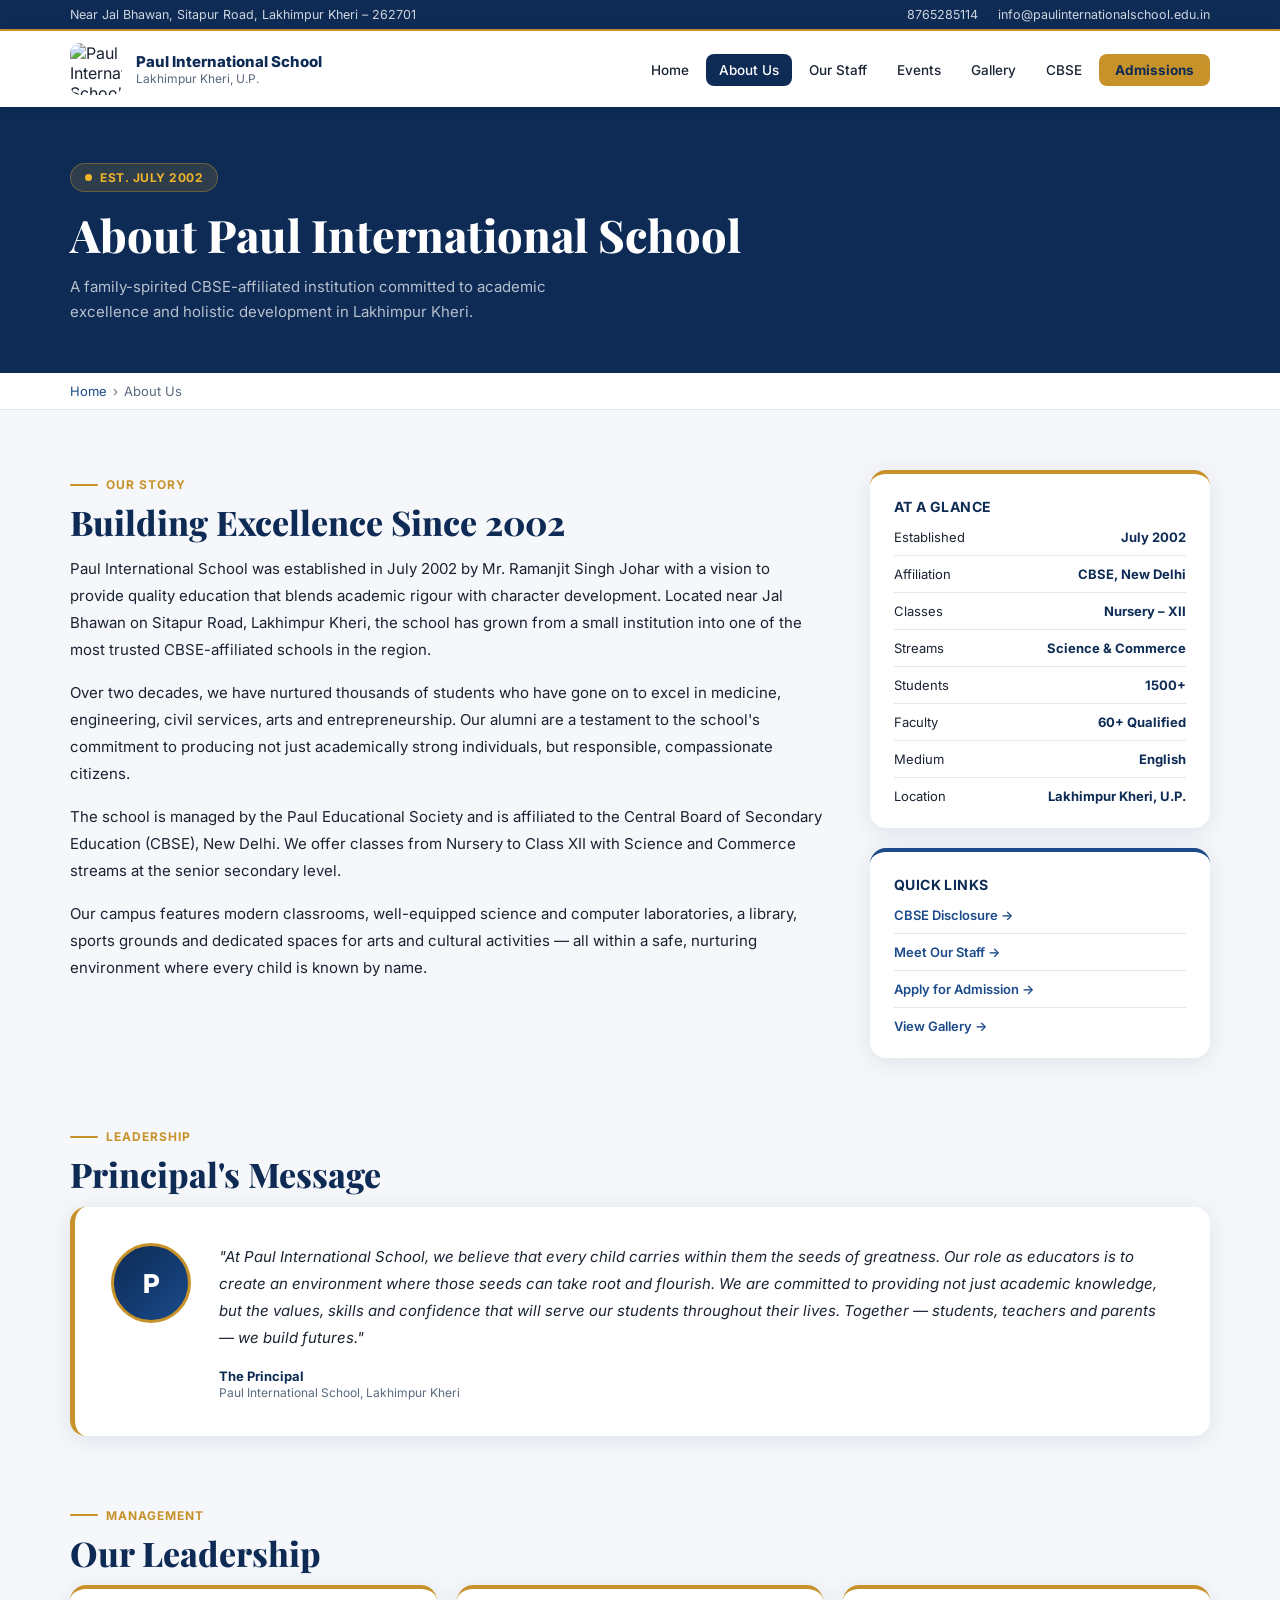
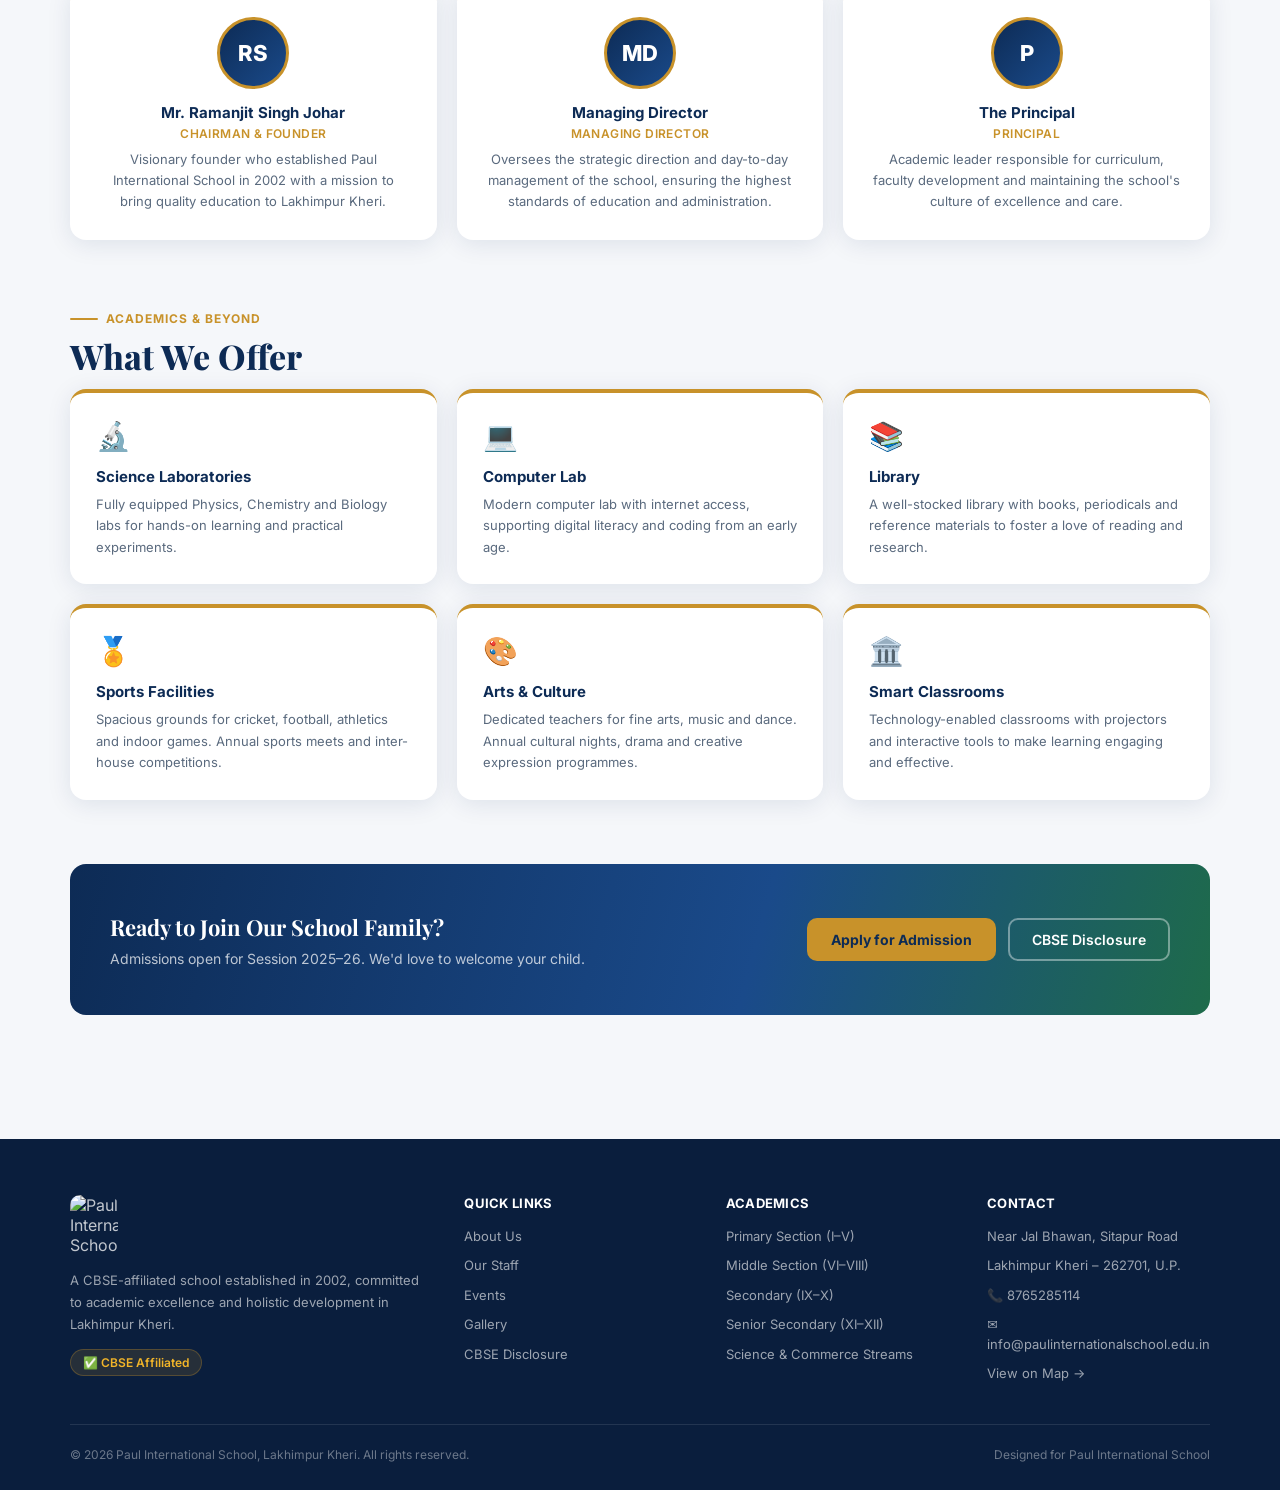
==== about.html @ a2f854bc "static html Changed from nodejs to lightweight static html/css" ====
<!doctype html>
<html lang="en">
<head>
  <meta charset="utf-8" />
  <meta name="viewport" content="width=device-width,initial-scale=1" />
  <meta name="description" content="About Paul International School — Lakhimpur Kheri" />
  <title>About Us • Paul International School</title>
  <link rel="preconnect" href="https://fonts.googleapis.com">
  <link href="https://fonts.googleapis.com/css2?family=Inter:wght@400;500;600;700;800&family=Playfair+Display:wght@700;800&display=swap" rel="stylesheet">
  <link rel="preconnect" href="https://fonts.googleapis.com">
  <link href="https://fonts.googleapis.com/css2?family=Inter:wght@400;500;600;700;800&family=Playfair+Display:wght@700;800&display=swap" rel="stylesheet">
  <link rel="stylesheet" href="style.css">
</head>
<body>

  <div class="topBar"><div class="container"><div class="topBarInner">
    <div class="topBarLeft"><span>Near Jal Bhawan, Sitapur Road, Lakhimpur Kheri – 262701</span></div>
    <div class="topBarRight"><a href="tel:8765285114">8765285114</a><a href="mailto:info@paulinternationalschool.edu.in">info@paulinternationalschool.edu.in</a></div>
  </div></div></div>

  <header><div class="container"><div class="nav">
    <a class="brand" href="index.html"><img src="images/logo.png" alt="Paul International School" /><div class="title"><strong>Paul International School</strong><span>Lakhimpur Kheri, U.P.</span></div></a>
    <nav aria-label="Primary"><ul>
      <li><a href="index.html">Home</a></li>
      <li><a href="about.html" class="active">About Us</a></li>
      <li><a href="our-staff.html">Our Staff</a></li>
      <li><a href="events.html">Events</a></li>
      <li><a href="gallery.html">Gallery</a></li>
      <li><a href="cbse-disclosure.html">CBSE</a></li>
      <li><a href="contact.html" class="navAdmission">Admissions</a></li>
    </ul></nav>
  </div></div></header>

  <div class="pageHero"><div class="pageHeroBg"></div><div class="container"><div class="pageHeroContent">
    <div class="kicker"><span></span> Est. July 2002</div>
    <h1>About Paul International School</h1>
    <p>A family-spirited CBSE-affiliated institution committed to academic excellence and holistic development in Lakhimpur Kheri.</p>
  </div></div></div>

  <div class="breadcrumb"><div class="container"><ol><li><a href="index.html">Home</a></li><li>About Us</li></ol></div></div>

  <main><div class="container">

    <!-- ABOUT + SIDEBAR -->
    <section>
      <div class="aboutGrid">
        <div class="aboutBody">
          <div class="sectionLabel">Our Story</div>
          <h2 class="sectionTitle">Building Excellence Since 2002</h2>
          <p>Paul International School was established in July 2002 by Mr. Ramanjit Singh Johar with a vision to provide quality education that blends academic rigour with character development. Located near Jal Bhawan on Sitapur Road, Lakhimpur Kheri, the school has grown from a small institution into one of the most trusted CBSE-affiliated schools in the region.</p>
          <p>Over two decades, we have nurtured thousands of students who have gone on to excel in medicine, engineering, civil services, arts and entrepreneurship. Our alumni are a testament to the school's commitment to producing not just academically strong individuals, but responsible, compassionate citizens.</p>
          <p>The school is managed by the Paul Educational Society and is affiliated to the Central Board of Secondary Education (CBSE), New Delhi. We offer classes from Nursery to Class XII with Science and Commerce streams at the senior secondary level.</p>
          <p>Our campus features modern classrooms, well-equipped science and computer laboratories, a library, sports grounds and dedicated spaces for arts and cultural activities — all within a safe, nurturing environment where every child is known by name.</p>
        </div>
        <div class="sidebar">
          <div class="sideCard">
            <h4>At a Glance</h4>
            <ul class="glanceList">
              <li><span>Established</span><span class="val">July 2002</span></li>
              <li><span>Affiliation</span><span class="val">CBSE, New Delhi</span></li>
              <li><span>Classes</span><span class="val">Nursery – XII</span></li>
              <li><span>Streams</span><span class="val">Science & Commerce</span></li>
              <li><span>Students</span><span class="val">1500+</span></li>
              <li><span>Faculty</span><span class="val">60+ Qualified</span></li>
              <li><span>Medium</span><span class="val">English</span></li>
              <li><span>Location</span><span class="val">Lakhimpur Kheri, U.P.</span></li>
            </ul>
          </div>
          <div class="sideCard" style="border-top-color:var(--blue);">
            <h4>Quick Links</h4>
            <ul class="glanceList">
              <li><a href="cbse-disclosure.html" style="color:var(--blue);font-weight:600;">CBSE Disclosure →</a></li>
              <li><a href="our-staff.html" style="color:var(--blue);font-weight:600;">Meet Our Staff →</a></li>
              <li><a href="contact.html" style="color:var(--blue);font-weight:600;">Apply for Admission →</a></li>
              <li><a href="gallery.html" style="color:var(--blue);font-weight:600;">View Gallery →</a></li>
            </ul>
          </div>
        </div>
      </div>
    </section>

    <!-- PRINCIPAL'S MESSAGE -->
    <section>
      <div class="sectionLabel">Leadership</div>
      <h2 class="sectionTitle">Principal's Message</h2>
      <div class="principalCard">
        <div class="principalAvatar">P</div>
        <div>
          <blockquote>"At Paul International School, we believe that every child carries within them the seeds of greatness. Our role as educators is to create an environment where those seeds can take root and flourish. We are committed to providing not just academic knowledge, but the values, skills and confidence that will serve our students throughout their lives. Together — students, teachers and parents — we build futures."</blockquote>
          <cite>The Principal</cite>
          <div class="desig">Paul International School, Lakhimpur Kheri</div>
        </div>
      </div>
    </section>

    <!-- LEADERSHIP -->
    <section>
      <div class="sectionLabel">Management</div>
      <h2 class="sectionTitle">Our Leadership</h2>
      <div class="leaderGrid">
        <div class="leaderCard">
          <div class="leaderAvatar">RS</div>
          <h4>Mr. Ramanjit Singh Johar</h4>
          <div class="role">Chairman & Founder</div>
          <p>Visionary founder who established Paul International School in 2002 with a mission to bring quality education to Lakhimpur Kheri.</p>
        </div>
        <div class="leaderCard">
          <div class="leaderAvatar">MD</div>
          <h4>Managing Director</h4>
          <div class="role">Managing Director</div>
          <p>Oversees the strategic direction and day-to-day management of the school, ensuring the highest standards of education and administration.</p>
        </div>
        <div class="leaderCard">
          <div class="leaderAvatar">P</div>
          <h4>The Principal</h4>
          <div class="role">Principal</div>
          <p>Academic leader responsible for curriculum, faculty development and maintaining the school's culture of excellence and care.</p>
        </div>
      </div>
    </section>

    <!-- WHAT WE OFFER -->
    <section>
      <div class="sectionLabel">Academics & Beyond</div>
      <h2 class="sectionTitle">What We Offer</h2>
      <div class="featuresGrid">
        <div class="featureCard"><div class="icon">🔬</div><h3>Science Laboratories</h3><p>Fully equipped Physics, Chemistry and Biology labs for hands-on learning and practical experiments.</p></div>
        <div class="featureCard"><div class="icon">💻</div><h3>Computer Lab</h3><p>Modern computer lab with internet access, supporting digital literacy and coding from an early age.</p></div>
        <div class="featureCard"><div class="icon">📚</div><h3>Library</h3><p>A well-stocked library with books, periodicals and reference materials to foster a love of reading and research.</p></div>
        <div class="featureCard"><div class="icon">🏅</div><h3>Sports Facilities</h3><p>Spacious grounds for cricket, football, athletics and indoor games. Annual sports meets and inter-house competitions.</p></div>
        <div class="featureCard"><div class="icon">🎨</div><h3>Arts & Culture</h3><p>Dedicated teachers for fine arts, music and dance. Annual cultural nights, drama and creative expression programmes.</p></div>
        <div class="featureCard"><div class="icon">🏛️</div><h3>Smart Classrooms</h3><p>Technology-enabled classrooms with projectors and interactive tools to make learning engaging and effective.</p></div>
      </div>
    </section>

    <!-- CTA -->
    <section>
      <div class="ctaBanner">
        <div><h3>Ready to Join Our School Family?</h3><p>Admissions open for Session 2025–26. We'd love to welcome your child.</p></div>
        <div class="ctaBtns">
          <a class="btnPrimary" href="contact.html">Apply for Admission</a>
          <a class="btnOutline" href="cbse-disclosure.html">CBSE Disclosure</a>
        </div>
      </div>
    </section>

  </div></main>

  <footer><div class="container">
    <div class="footerGrid">
      <div class="footerBrand"><img src="images/logo.png" alt="Paul International School" /><p>A CBSE-affiliated school established in 2002, committed to academic excellence and holistic development in Lakhimpur Kheri.</p><div class="affBadge" style="margin-top:14px;">✅ CBSE Affiliated</div></div>
      <div><h5>Quick Links</h5><ul><li><a href="about.html">About Us</a></li><li><a href="our-staff.html">Our Staff</a></li><li><a href="events.html">Events</a></li><li><a href="gallery.html">Gallery</a></li><li><a href="cbse-disclosure.html">CBSE Disclosure</a></li></ul></div>
      <div><h5>Academics</h5><ul><li>Primary Section (I–V)</li><li>Middle Section (VI–VIII)</li><li>Secondary (IX–X)</li><li>Senior Secondary (XI–XII)</li><li>Science & Commerce Streams</li></ul></div>
      <div><h5>Contact</h5><ul><li>Near Jal Bhawan, Sitapur Road</li><li>Lakhimpur Kheri – 262701, U.P.</li><li><a href="tel:8765285114">📞 8765285114</a></li><li><a href="mailto:info@paulinternationalschool.edu.in">✉ info@paulinternationalschool.edu.in</a></li><li><a href="contact.html">View on Map →</a></li></ul></div>
    </div>
    <hr class="footerDivider" />
    <div class="footerBottom"><p>© 2026 Paul International School, Lakhimpur Kheri. All rights reserved.</p><p>Designed for Paul International School</p></div>
  </div></footer>

</body>
</html>
---- style.css ----
/* ============================================================
   PAUL INTERNATIONAL SCHOOL — style.css
   Shared stylesheet for all pages
   ============================================================ */

/* ── VARIABLES ── */
:root {
  --navy:      #0d2b55;
  --blue:      #1a4a8a;
  --gold:      #c8922a;
  --gold2:     #f0b429;
  --green:     #0f6b3c;
  --bg:        #f5f7fa;
  --white:     #ffffff;
  --text:      #1a2332;
  --muted:     #5a6a7e;
  --line:      #e2e8f0;
  --radius:    16px;
  --shadow:    0 4px 24px rgba(13,43,85,.10);
  --shadow-lg: 0 12px 48px rgba(13,43,85,.16);
  --max:       1140px;
}

/* ── RESET ── */
*, *::before, *::after { box-sizing: border-box; margin: 0; padding: 0; }
body { font-family: 'Inter', system-ui, sans-serif; color: var(--text); background: var(--bg); }
a { color: inherit; text-decoration: none; }
img { max-width: 100%; height: auto; display: block; }

/* ── LAYOUT ── */
.container { width: min(var(--max), calc(100% - 40px)); margin: 0 auto; }
main { padding: 60px 0; }
section { margin-bottom: 64px; }

/* ── TOP BAR ── */
.topBar {
  background: var(--navy);
  color: rgba(255,255,255,.80);
  font-size: 12.5px;
  padding: 7px 0;
  border-bottom: 2px solid var(--gold);
}
.topBarInner { display: flex; justify-content: space-between; align-items: center; gap: 12px; flex-wrap: wrap; }
.topBar a { color: rgba(255,255,255,.80); }
.topBar a:hover { color: var(--gold2); }
.topBarLeft, .topBarRight { display: flex; gap: 20px; align-items: center; }

/* ── HEADER ── */
header {
  background: var(--white);
  box-shadow: 0 2px 12px rgba(13,43,85,.08);
  position: sticky; top: 0; z-index: 50;
}
.nav { display: flex; align-items: center; justify-content: space-between; gap: 16px; padding: 12px 0; }
.brand { display: flex; align-items: center; gap: 14px; }
.brand img { width: 52px; height: 52px; border-radius: 10px; object-fit: contain; }
.brand .title strong { display: block; font-size: 15px; font-weight: 800; color: var(--navy); line-height: 1.2; }
.brand .title span   { display: block; font-size: 12px; color: var(--muted); }
nav ul { list-style: none; display: flex; gap: 4px; align-items: center; flex-wrap: wrap; justify-content: flex-end; }
nav a { font-size: 13.5px; font-weight: 500; color: var(--text); padding: 8px 13px; border-radius: 8px; transition: all .18s; }
nav a:hover  { background: #eef2f8; color: var(--blue); }
nav a.active { background: var(--navy); color: #fff; }
.navAdmission { background: var(--gold); color: var(--navy) !important; font-weight: 700 !important; border-radius: 8px; padding: 8px 16px !important; }
.navAdmission:hover { background: var(--gold2) !important; }

/* ── PAGE HERO (inner pages) ── */
.pageHero { background: var(--navy); padding: 56px 0 48px; position: relative; overflow: hidden; }
.pageHeroBg {
  position: absolute; inset: 0;
  background-image: url('images/school_building.jpg');
  background-size: cover; background-position: center;
  opacity: .12;
}
.pageHeroContent { position: relative; z-index: 2; }
.kicker {
  display: inline-flex; align-items: center; gap: 8px;
  background: rgba(200,146,42,.18); border: 1px solid rgba(200,146,42,.40);
  color: var(--gold2); font-size: 12px; font-weight: 700;
  padding: 6px 14px; border-radius: 999px; letter-spacing: .5px;
  text-transform: uppercase; margin-bottom: 16px;
}
.kicker span { width: 7px; height: 7px; border-radius: 50%; background: var(--gold2); }
.pageHero h1 { font-family: 'Playfair Display', serif; font-size: clamp(28px,3.5vw,46px); font-weight: 800; color: #fff; line-height: 1.2; margin-bottom: 12px; }
.pageHero p  { font-size: 15px; color: rgba(255,255,255,.70); line-height: 1.7; max-width: 58ch; }

/* ── BREADCRUMB ── */
.breadcrumb { background: var(--white); border-bottom: 1px solid var(--line); padding: 10px 0; }
.breadcrumb ol { list-style: none; display: flex; gap: 6px; align-items: center; font-size: 13px; color: var(--muted); }
.breadcrumb li+li::before { content: '›'; margin-right: 6px; }
.breadcrumb a { color: var(--blue); }

/* ── SECTION LABELS & TITLES ── */
.sectionLabel {
  display: inline-flex; align-items: center; gap: 8px;
  font-size: 12px; font-weight: 700; letter-spacing: 1px;
  text-transform: uppercase; color: var(--gold); margin-bottom: 10px;
}
.sectionLabel::before { content: ''; width: 28px; height: 2px; background: var(--gold); border-radius: 2px; }
.sectionTitle { font-family: 'Playfair Display', serif; font-size: clamp(24px,2.8vw,34px); font-weight: 800; color: var(--navy); line-height: 1.2; margin-bottom: 12px; }
.sectionSub   { font-size: 15px; color: var(--muted); line-height: 1.7; max-width: 60ch; }

/* ── STATS BAR ── */
.statsBar {
  background: var(--white); border-radius: var(--radius);
  box-shadow: var(--shadow-lg);
  display: grid; grid-template-columns: repeat(4,1fr);
}
.statItem { padding: 24px 20px; text-align: center; border-right: 1px solid var(--line); }
.statItem:last-child { border-right: none; }
.statItem .num { font-size: 32px; font-weight: 800; color: var(--navy); font-family: 'Playfair Display', serif; line-height: 1; }
.statItem .num span { color: var(--gold); }
.statItem .lbl { font-size: 13px; color: var(--muted); margin-top: 5px; font-weight: 500; }

/* ── BUTTONS ── */
.btnPrimary {
  display: inline-flex; align-items: center; gap: 8px;
  background: var(--gold); color: var(--navy);
  font-weight: 700; font-size: 14px;
  padding: 12px 24px; border-radius: 10px; transition: background .18s;
}
.btnPrimary:hover { background: var(--gold2); text-decoration: none; }

.btnOutline {
  display: inline-flex; align-items: center; gap: 8px;
  border: 2px solid rgba(255,255,255,.40); color: #fff;
  font-weight: 600; font-size: 14px;
  padding: 11px 22px; border-radius: 10px; transition: all .18s;
}
.btnOutline:hover { border-color: #fff; background: rgba(255,255,255,.10); text-decoration: none; }

.btnWhite { background: #fff; color: var(--navy); font-weight: 700; font-size: 14px; padding: 13px 28px; border-radius: 10px; transition: all .18s; display: inline-flex; align-items: center; gap: 8px; }
.btnWhite:hover { background: var(--gold2); text-decoration: none; }

.btnGhostWhite { border: 2px solid rgba(255,255,255,.45); color: #fff; font-weight: 600; font-size: 14px; padding: 12px 26px; border-radius: 10px; transition: all .18s; display: inline-flex; align-items: center; gap: 8px; }
.btnGhostWhite:hover { border-color: #fff; background: rgba(255,255,255,.10); text-decoration: none; }

/* ── CTA BANNER ── */
.ctaBanner {
  background: linear-gradient(105deg, var(--navy) 0%, var(--blue) 60%, #1e6b4a 100%);
  border-radius: var(--radius);
  padding: 48px 40px;
  display: flex; align-items: center; justify-content: space-between; gap: 24px; flex-wrap: wrap;
}
.ctaBanner h2, .ctaBanner h3 { font-family: 'Playfair Display', serif; color: #fff; margin-bottom: 8px; }
.ctaBanner h2 { font-size: clamp(26px,3.5vw,42px); }
.ctaBanner h3 { font-size: 22px; }
.ctaBanner p  { font-size: 14px; color: rgba(255,255,255,.72); }
.ctaBtns { display: flex; gap: 12px; flex-wrap: wrap; }

/* ── LEADER / AVATAR CARDS ── */
.leaderGrid { display: grid; grid-template-columns: repeat(3,1fr); gap: 20px; }
.leaderCard {
  background: var(--white); border-radius: var(--radius);
  box-shadow: var(--shadow); padding: 28px; text-align: center;
  border-top: 4px solid var(--gold);
  transition: transform .2s, box-shadow .2s;
}
.leaderCard:hover { transform: translateY(-4px); box-shadow: var(--shadow-lg); }
.leaderAvatar {
  width: 72px; height: 72px; border-radius: 50%;
  background: linear-gradient(135deg, var(--navy), var(--blue));
  display: flex; align-items: center; justify-content: center;
  font-size: 22px; font-weight: 800; color: #fff;
  margin: 0 auto 14px; border: 3px solid var(--gold);
}
.leaderCard h4   { font-size: 15px; font-weight: 700; color: var(--navy); margin-bottom: 4px; }
.leaderCard .role { font-size: 12px; color: var(--gold); font-weight: 600; text-transform: uppercase; letter-spacing: .4px; margin-bottom: 8px; }
.leaderCard p    { font-size: 13px; color: var(--muted); line-height: 1.6; }

/* ── FEATURE CARDS ── */
.featuresGrid { display: grid; grid-template-columns: repeat(3,1fr); gap: 20px; }
.featureCard {
  background: var(--white); border-radius: var(--radius);
  box-shadow: var(--shadow); padding: 26px;
  border-top: 4px solid var(--gold);
  transition: transform .2s, box-shadow .2s;
}
.featureCard:hover { transform: translateY(-4px); box-shadow: var(--shadow-lg); }
.featureCard .icon { font-size: 28px; margin-bottom: 14px; }
.featureCard h3 { font-size: 15px; font-weight: 700; color: var(--navy); margin-bottom: 8px; }
.featureCard p  { font-size: 13px; color: var(--muted); line-height: 1.65; }

/* ── FILTER BUTTONS ── */
.filters { display: flex; gap: 10px; flex-wrap: wrap; margin-bottom: 36px; }
.filterBtn {
  padding: 8px 20px; border-radius: 999px; font-size: 13px; font-weight: 600;
  border: 1px solid var(--line); background: var(--white); color: var(--muted);
  cursor: pointer; transition: all .18s; box-shadow: var(--shadow);
}
.filterBtn:hover, .filterBtn.active { background: var(--navy); border-color: var(--navy); color: #fff; }

/* ── AFFILIATION BADGE ── */
.affBadge {
  display: inline-flex; align-items: center; gap: 8px;
  background: rgba(200,146,42,.15); border: 1px solid rgba(200,146,42,.30);
  color: var(--gold2); font-size: 12px; font-weight: 600;
  padding: 5px 12px; border-radius: 999px;
}

/* ── FOOTER ── */
footer { background: #0a1e3d; color: rgba(255,255,255,.75); padding: 56px 0 28px; }
.footerGrid { display: grid; grid-template-columns: 1.6fr 1fr 1fr 1fr; gap: 40px; margin-bottom: 40px; }
.footerBrand img { width: 48px; border-radius: 10px; margin-bottom: 14px; }
.footerBrand p   { font-size: 13px; line-height: 1.7; color: rgba(255,255,255,.60); }
footer h5 { font-size: 13px; font-weight: 700; color: #fff; margin-bottom: 16px; letter-spacing: .3px; text-transform: uppercase; }
footer ul { list-style: none; display: grid; gap: 10px; }
footer li, footer a { font-size: 13px; color: rgba(255,255,255,.60); line-height: 1.5; }
footer a:hover { color: var(--gold2); }
.footerDivider { border: none; border-top: 1px solid rgba(255,255,255,.10); margin-bottom: 22px; }
.footerBottom { display: flex; justify-content: space-between; align-items: center; flex-wrap: wrap; gap: 10px; }
.footerBottom p { font-size: 12px; color: rgba(255,255,255,.40); }

/* ============================================================
   PAGE-SPECIFIC STYLES
   ============================================================ */

/* ── INDEX: HERO ── */
.hero { position: relative; overflow: hidden; min-height: 58vh; display: flex; align-items: center; background: var(--navy); }
.heroBg { position: absolute; inset: 0; background-image: url('images/school_building.jpg'); background-size: cover; background-position: center; opacity: .58; }
.heroOverlay { position: absolute; inset: 0; background: linear-gradient(285deg, rgba(13,43,85,.92) 5%, rgba(13,43,85,.55) 60%); }
.heroContent { position: relative; z-index: 2; padding: 40px 0 60px; max-width: 640px; }
.heroBadge {
  display: inline-flex; align-items: center; gap: 8px;
  background: rgba(200,146,42,.18); border: 1px solid rgba(200,146,42,.45);
  color: var(--gold2); font-size: 12px; font-weight: 700;
  padding: 6px 14px; border-radius: 999px; letter-spacing: .5px;
  text-transform: uppercase; margin-bottom: 22px;
}
.heroBadge span { width: 7px; height: 7px; border-radius: 50%; background: var(--gold2); }
.hero h1 { font-family: 'Playfair Display', Georgia, serif; font-size: clamp(34px,4.5vw,58px); font-weight: 800; color: #fff; line-height: 1.15; letter-spacing: -.5px; margin-bottom: 20px; }
.hero h1 em { color: var(--gold2); font-style: normal; }
.hero p { font-size: 16px; color: rgba(255,255,255,.78); line-height: 1.7; margin-bottom: 36px; max-width: 52ch; }
.heroCtas { display: flex; gap: 14px; flex-wrap: wrap; }

/* ── INDEX: STATS BAR (floating) ── */
.statsBarFloat { margin: -36px auto 0; position: relative; z-index: 10; }

/* ── INDEX: WHY SECTION ── */
.whyGrid { display: grid; grid-template-columns: 1fr 1fr; gap: 56px; align-items: center; }
.whyImg { border-radius: 20px; overflow: hidden; box-shadow: var(--shadow-lg); position: relative; }
.whyImg img { width: 100%; height: 420px; object-fit: cover; }
.whyBadgeFloat {
  position: absolute; bottom: 24px; left: 24px;
  background: var(--white); border-radius: 14px;
  padding: 14px 20px; box-shadow: var(--shadow-lg);
  display: flex; align-items: center; gap: 12px;
}
.whyBadgeFloat .icon { font-size: 28px; }
.whyBadgeFloat strong { display: block; font-size: 15px; color: var(--navy); }
.whyBadgeFloat span   { font-size: 12px; color: var(--muted); }
.whyPoints { display: grid; gap: 18px; margin-top: 32px; }
.whyPoint {
  display: flex; gap: 16px; align-items: flex-start;
  background: var(--white); border-radius: 14px;
  padding: 18px 20px; box-shadow: var(--shadow);
  border-left: 4px solid var(--gold);
  transition: transform .2s, box-shadow .2s;
}
.whyPoint:hover { transform: translateX(4px); box-shadow: var(--shadow-lg); }
.whyPoint .icon { font-size: 22px; flex-shrink: 0; margin-top: 2px; }
.whyPoint h4 { font-size: 15px; font-weight: 700; color: var(--navy); margin-bottom: 4px; }
.whyPoint p  { font-size: 13px; color: var(--muted); line-height: 1.6; }

/* ── INDEX: OFFERINGS (dark section) ── */
.offeringsSection { background: var(--navy); }
.offeringsSection .sectionTitle { color: #fff; }
.offeringsSection .sectionSub   { color: rgba(255,255,255,.65); }
.offeringsSection .sectionLabel { color: var(--gold2); }
.offeringsSection .sectionLabel::before { background: var(--gold2); }
.offeringsGrid { display: grid; grid-template-columns: repeat(3,1fr); gap: 20px; margin-top: 48px; }
.offerCard {
  background: rgba(255,255,255,.07); border: 1px solid rgba(255,255,255,.12);
  border-radius: var(--radius); padding: 30px 26px;
  transition: background .2s, transform .2s;
}
.offerCard:hover { background: rgba(255,255,255,.12); transform: translateY(-4px); }
.offerCard .icon {
  width: 52px; height: 52px; border-radius: 14px;
  background: rgba(200,146,42,.18); border: 1px solid rgba(200,146,42,.30);
  display: flex; align-items: center; justify-content: center;
  font-size: 22px; margin-bottom: 18px;
}
.offerCard h3 { font-size: 16px; font-weight: 700; color: #fff; margin-bottom: 8px; }
.offerCard p  { font-size: 13px; color: rgba(255,255,255,.60); line-height: 1.65; }

/* ── INDEX: TOPPERS ── */
.toppersSection { background: linear-gradient(135deg, #f0f4ff, #fdf8ee); }
.toppersGrid { display: grid; grid-template-columns: repeat(4,1fr); gap: 20px; margin-top: 48px; }
.topperCard {
  background: var(--white); border-radius: var(--radius);
  box-shadow: var(--shadow); padding: 28px 20px;
  text-align: center; border-top: 4px solid var(--gold);
  transition: transform .2s, box-shadow .2s;
}
.topperCard:hover { transform: translateY(-5px); box-shadow: var(--shadow-lg); }
.topperAvatar {
  width: 68px; height: 68px; border-radius: 50%;
  background: linear-gradient(135deg, var(--navy), var(--blue));
  display: flex; align-items: center; justify-content: center;
  font-size: 20px; font-weight: 800; color: #fff;
  margin: 0 auto 14px; border: 3px solid var(--gold);
}
.topperCard h4 { font-size: 15px; font-weight: 700; color: var(--navy); margin-bottom: 4px; }
.topperCard .cls { font-size: 12px; color: var(--muted); margin-bottom: 10px; }
.topperCard .score { font-size: 26px; font-weight: 800; color: var(--gold); font-family: 'Playfair Display', serif; }
.topperCard .scoreLabel { font-size: 11px; color: var(--muted); }

/* ── INDEX / EVENTS: EVENT CARDS ── */
.eventsGrid { display: grid; grid-template-columns: repeat(3,1fr); gap: 20px; margin-top: 48px; }
.eventCard {
  background: var(--white); border-radius: var(--radius);
  box-shadow: var(--shadow); overflow: hidden;
  transition: transform .2s, box-shadow .2s;
  display: flex; flex-direction: column;
}
.eventCard:hover { transform: translateY(-4px); box-shadow: var(--shadow-lg); }
.eventCard.past { opacity: .65; }
.eventCardAccent { height: 5px; }
.acc-academic { background: linear-gradient(90deg,#1d4ed8,#3b82f6); }
.acc-cultural  { background: linear-gradient(90deg,#be185d,#ec4899); }
.acc-sports    { background: linear-gradient(90deg,#15803d,#22c55e); }
.acc-general   { background: linear-gradient(90deg,var(--gold),var(--gold2)); }
.eventCardTop { padding: 22px 22px 0; display: flex; gap: 16px; align-items: flex-start; }
.eventDate { background: var(--navy); color: #fff; border-radius: 10px; padding: 10px 14px; text-align: center; flex-shrink: 0; min-width: 52px; }
.eventDate .day { font-size: 22px; font-weight: 800; line-height: 1; }
.eventDate .mon { font-size: 11px; font-weight: 600; text-transform: uppercase; color: var(--gold2); }
.eventInfo { flex: 1; }
.eventCat { display: inline-block; font-size: 10px; font-weight: 700; padding: 3px 9px; border-radius: 999px; letter-spacing: .4px; text-transform: uppercase; margin-bottom: 6px; }
.cat-academic { background: #dbeafe; color: #1d4ed8; }
.cat-cultural  { background: #fce7f3; color: #be185d; }
.cat-sports    { background: #dcfce7; color: #15803d; }
.cat-general   { background: #fef3c7; color: #92400e; }
.upcomingBadge { display: inline-block; font-size: 10px; font-weight: 700; padding: 3px 9px; border-radius: 999px; background: #dcfce7; color: #15803d; margin-left: 6px; }
.eventInfo h4 { font-size: 15px; font-weight: 700; color: var(--navy); line-height: 1.3; }
.eventCardBody { padding: 14px 22px 22px; flex: 1; }
.eventCardBody p { font-size: 13px; color: var(--muted); line-height: 1.6; }
.eventLink { display: inline-flex; align-items: center; gap: 5px; font-size: 13px; font-weight: 600; color: var(--blue); margin-top: 10px; }
.eventLink:hover { color: var(--navy); text-decoration: underline; }

/* ── INDEX: NOTICE BOARD ── */
.noticeSection { background: #f0f4ff; }
.noticeBoard { background: var(--white); border-radius: var(--radius); box-shadow: var(--shadow); overflow: hidden; margin-top: 40px; }
.noticeBoardHeader { background: var(--navy); color: #fff; padding: 16px 24px; display: flex; align-items: center; gap: 10px; font-weight: 700; font-size: 15px; }
.noticeItem { display: flex; gap: 16px; align-items: flex-start; padding: 16px 24px; border-bottom: 1px solid var(--line); transition: background .15s; }
.noticeItem:last-child { border-bottom: none; }
.noticeItem:hover { background: #f8faff; }
.noticeDot { width: 10px; height: 10px; border-radius: 50%; background: var(--gold); flex-shrink: 0; margin-top: 5px; }
.noticeItem .date { font-size: 11px; color: var(--muted); margin-bottom: 3px; }
.noticeItem p { font-size: 14px; color: var(--text); line-height: 1.5; }
.noticeNew { font-size: 10px; font-weight: 700; background: #fee2e2; color: #dc2626; padding: 2px 7px; border-radius: 999px; margin-left: 8px; vertical-align: middle; }

/* ── ABOUT: LAYOUT ── */
.aboutGrid { display: grid; grid-template-columns: 1fr 340px; gap: 48px; align-items: start; }
.aboutBody p { font-size: 15px; color: var(--text); line-height: 1.8; margin-bottom: 16px; }
.sidebar { display: grid; gap: 20px; }
.sideCard { background: var(--white); border-radius: var(--radius); box-shadow: var(--shadow); padding: 24px; border-top: 4px solid var(--gold); }
.sideCard h4 { font-size: 14px; font-weight: 700; color: var(--navy); margin-bottom: 14px; text-transform: uppercase; letter-spacing: .4px; }
.glanceList { list-style: none; display: grid; gap: 10px; }
.glanceList li { display: flex; justify-content: space-between; align-items: center; font-size: 13px; padding-bottom: 10px; border-bottom: 1px solid var(--line); }
.glanceList li:last-child { border-bottom: none; padding-bottom: 0; }
.glanceList .val { font-weight: 700; color: var(--navy); }

/* ── ABOUT: PRINCIPAL CARD ── */
.principalCard { background: var(--white); border-radius: var(--radius); box-shadow: var(--shadow); padding: 36px; border-left: 5px solid var(--gold); display: flex; gap: 28px; align-items: flex-start; }
.principalAvatar { width: 80px; height: 80px; border-radius: 50%; background: linear-gradient(135deg,var(--navy),var(--blue)); display: flex; align-items: center; justify-content: center; font-size: 26px; font-weight: 800; color: #fff; flex-shrink: 0; border: 3px solid var(--gold); }
.principalCard blockquote { font-size: 15px; color: var(--text); line-height: 1.8; font-style: italic; margin: 0 0 14px; }
.principalCard cite  { font-size: 13px; font-weight: 700; color: var(--navy); font-style: normal; }
.principalCard .desig { font-size: 12px; color: var(--muted); }

/* ── STAFF: DEPARTMENT ── */
.deptSection { margin-bottom: 48px; }
.deptHeader { display: flex; align-items: center; gap: 14px; margin-bottom: 20px; }
.deptHeader h3 { font-size: 17px; font-weight: 700; color: var(--navy); white-space: nowrap; }
.deptHeader hr { flex: 1; border: none; border-top: 1px solid var(--line); }
.deptTag { font-size: 11px; font-weight: 700; padding: 4px 10px; border-radius: 999px; text-transform: uppercase; letter-spacing: .4px; }
.staffGrid { display: grid; grid-template-columns: repeat(4,1fr); gap: 16px; }
.staffCard { background: var(--white); border-radius: var(--radius); box-shadow: var(--shadow); padding: 20px; text-align: center; transition: transform .2s, box-shadow .2s; }
.staffCard:hover { transform: translateY(-3px); box-shadow: var(--shadow-lg); }
.staffAvatar { width: 56px; height: 56px; border-radius: 50%; display: flex; align-items: center; justify-content: center; font-size: 16px; font-weight: 800; color: #fff; margin: 0 auto 12px; }
.staffCard h4 { font-size: 14px; font-weight: 700; color: var(--navy); margin-bottom: 3px; }
.staffCard .designation { font-size: 12px; color: var(--muted); margin-bottom: 4px; }
.staffCard .qual { font-size: 11px; color: var(--gold); font-weight: 600; }
/* Avatar colour helpers */
.av1{background:linear-gradient(135deg,#1a4a8a,#0d2b55);}
.av2{background:linear-gradient(135deg,#0f6b3c,#064d2a);}
.av3{background:linear-gradient(135deg,#7c3aed,#4c1d95);}
.av4{background:linear-gradient(135deg,#c8922a,#92400e);}
.av5{background:linear-gradient(135deg,#dc2626,#7f1d1d);}
.av6{background:linear-gradient(135deg,#0891b2,#164e63);}
.av7{background:linear-gradient(135deg,#059669,#064e3b);}
.av8{background:linear-gradient(135deg,#d97706,#78350f);}
.av9{background:linear-gradient(135deg,#7c3aed,#4c1d95);}
.av10{background:linear-gradient(135deg,#0d2b55,#1a4a8a);}
/* Dept tag colours */
.tag-sci{background:#dbeafe;color:#1d4ed8;}
.tag-math{background:#dcfce7;color:#15803d;}
.tag-eng{background:#fce7f3;color:#be185d;}
.tag-soc{background:#fef3c7;color:#92400e;}
.tag-comp{background:#ede9fe;color:#6d28d9;}
.tag-arts{background:#fee2e2;color:#dc2626;}
.tag-phy{background:#d1fae5;color:#065f46;}
.tag-pri{background:#fef9c3;color:#854d0e;}

/* ── GALLERY ── */
.galleryGrid { columns: 3; column-gap: 16px; }
.galleryItem { break-inside: avoid; margin-bottom: 16px; border-radius: var(--radius); overflow: hidden; cursor: pointer; position: relative; box-shadow: var(--shadow); transition: transform .2s, box-shadow .2s; }
.galleryItem:hover { transform: scale(1.02); box-shadow: var(--shadow-lg); }
.galleryItem img { width: 100%; display: block; }
.imgPlaceholder { width: 100%; display: flex; align-items: center; justify-content: center; font-size: 32px; color: rgba(255,255,255,.7); }
.h-sm{height:160px;} .h-md{height:220px;} .h-lg{height:280px;} .h-xl{height:340px;}
.g-campus{background:linear-gradient(135deg,#0d2b55,#1a4a8a);}
.g-academic{background:linear-gradient(135deg,#0f6b3c,#15803d);}
.g-facility{background:linear-gradient(135deg,#7c3aed,#6d28d9);}
.g-sports{background:linear-gradient(135deg,#dc2626,#b91c1c);}
.g-events{background:linear-gradient(135deg,#c8922a,#92400e);}
.caption { position: absolute; bottom: 0; left: 0; right: 0; background: linear-gradient(transparent,rgba(13,43,85,.85)); color: #fff; padding: 20px 14px 12px; font-size: 13px; font-weight: 600; opacity: 0; transition: opacity .2s; }
.galleryItem:hover .caption { opacity: 1; }
.catTag { position: absolute; top: 10px; left: 10px; font-size: 10px; font-weight: 700; padding: 3px 9px; border-radius: 999px; text-transform: uppercase; letter-spacing: .4px; }
.tag-campus{background:rgba(13,43,85,.85);color:#fff;}
.tag-academic{background:rgba(15,107,60,.85);color:#fff;}
.tag-facility{background:rgba(124,58,237,.85);color:#fff;}
.tag-sports{background:rgba(220,38,38,.85);color:#fff;}
.tag-events{background:rgba(200,146,42,.90);color:#fff;}
/* Lightbox */
.lightbox { display: none; position: fixed; inset: 0; background: rgba(10,20,40,.92); z-index: 1000; align-items: center; justify-content: center; padding: 20px; }
.lightbox.open { display: flex; }
.lightboxInner { position: relative; max-width: 860px; width: 100%; background: var(--white); border-radius: 20px; overflow: hidden; box-shadow: 0 32px 80px rgba(0,0,0,.5); }
.lightboxImg { width: 100%; max-height: 70vh; object-fit: cover; display: block; }
.lightboxPlaceholder { width: 100%; height: 420px; display: flex; align-items: center; justify-content: center; font-size: 64px; }
.lightboxCaption { padding: 18px 24px; background: var(--white); }
.lightboxCaption h4 { font-size: 16px; font-weight: 700; color: var(--navy); margin-bottom: 4px; }
.lightboxCaption p  { font-size: 13px; color: var(--muted); }
.lightboxClose { position: absolute; top: 14px; right: 14px; width: 36px; height: 36px; border-radius: 50%; background: rgba(0,0,0,.5); color: #fff; border: none; font-size: 18px; cursor: pointer; display: flex; align-items: center; justify-content: center; }

/* ── CBSE: INFO TABLE ── */
.infoCard { background: var(--white); border-radius: var(--radius); box-shadow: var(--shadow); padding: 28px 32px; margin-bottom: 36px; border-left: 5px solid var(--gold); }
.infoCard p { font-size: 14px; color: var(--muted); line-height: 1.7; }
.infoCard strong { color: var(--navy); }
.infoTable { width: 100%; border-collapse: collapse; background: var(--white); border-radius: var(--radius); overflow: hidden; box-shadow: var(--shadow); margin-bottom: 48px; }
.infoTable th { background: var(--navy); color: #fff; padding: 14px 20px; text-align: left; font-size: 13px; font-weight: 700; letter-spacing: .3px; }
.infoTable td { padding: 13px 20px; font-size: 14px; border-bottom: 1px solid var(--line); vertical-align: top; }
.infoTable tr:last-child td { border-bottom: none; }
.infoTable tr:nth-child(even) td { background: #f8faff; }
.infoTable td:first-child { font-weight: 600; color: var(--navy); width: 40%; }
/* CBSE: Document cards */
.docsGrid { display: grid; grid-template-columns: repeat(2,1fr); gap: 16px; margin-bottom: 48px; }
.docCard { background: var(--white); border-radius: var(--radius); box-shadow: var(--shadow); padding: 20px 22px; display: flex; align-items: center; gap: 16px; transition: transform .2s, box-shadow .2s; border: 1px solid var(--line); }
.docCard:hover { transform: translateY(-3px); box-shadow: var(--shadow-lg); border-color: var(--gold); }
.docIcon { width: 48px; height: 48px; border-radius: 12px; background: linear-gradient(135deg,#fee2e2,#fecaca); display: flex; align-items: center; justify-content: center; font-size: 22px; flex-shrink: 0; }
.docInfo { flex: 1; }
.docInfo h4 { font-size: 14px; font-weight: 700; color: var(--navy); margin-bottom: 4px; line-height: 1.3; }
.docInfo p  { font-size: 12px; color: var(--muted); }
.docDownload { display: inline-flex; align-items: center; gap: 6px; background: var(--navy); color: #fff; font-size: 12px; font-weight: 600; padding: 7px 14px; border-radius: 8px; flex-shrink: 0; transition: background .18s; }
.docDownload:hover { background: var(--blue); }

/* ── CONTACT: LAYOUT ── */
.contactGrid { display: grid; grid-template-columns: 1fr 1.2fr; gap: 40px; margin-bottom: 56px; }
.infoCards { display: grid; gap: 16px; }
.infoCard-contact { background: var(--white); border-radius: var(--radius); box-shadow: var(--shadow); padding: 22px 24px; display: flex; gap: 16px; align-items: flex-start; border-left: 4px solid var(--gold); }
.infoCard-contact .icon { font-size: 22px; flex-shrink: 0; margin-top: 2px; }
.infoCard-contact h4 { font-size: 14px; font-weight: 700; color: var(--navy); margin-bottom: 5px; }
.infoCard-contact p, .infoCard-contact a { font-size: 13px; color: var(--muted); line-height: 1.6; }
.infoCard-contact a:hover { color: var(--blue); }
.hoursCard { background: var(--white); border-radius: var(--radius); box-shadow: var(--shadow); padding: 22px 24px; border-left: 4px solid var(--blue); }
.hoursCard h4 { font-size: 14px; font-weight: 700; color: var(--navy); margin-bottom: 14px; }
.hoursRow { display: flex; justify-content: space-between; font-size: 13px; padding: 8px 0; border-bottom: 1px solid var(--line); }
.hoursRow:last-child { border-bottom: none; }
.hoursRow .day  { color: var(--muted); }
.hoursRow .time { font-weight: 600; color: var(--navy); }
.mapCard { background: var(--white); border-radius: var(--radius); box-shadow: var(--shadow); overflow: hidden; }
.mapCard iframe { width: 100%; height: 340px; border: none; display: block; }
.mapCardFooter { padding: 16px 20px; display: flex; gap: 12px; flex-wrap: wrap; }
.btnNav { display: inline-flex; align-items: center; gap: 7px; background: var(--navy); color: #fff; font-size: 13px; font-weight: 600; padding: 9px 18px; border-radius: 9px; transition: background .18s; }
.btnNav:hover { background: var(--blue); }
.btnNavOutline { display: inline-flex; align-items: center; gap: 7px; border: 1.5px solid var(--navy); color: var(--navy); font-size: 13px; font-weight: 600; padding: 8px 17px; border-radius: 9px; transition: all .18s; }
.btnNavOutline:hover { background: var(--navy); color: #fff; }
/* Admission steps */
.stepsGrid { display: grid; grid-template-columns: repeat(4,1fr); gap: 20px; margin-bottom: 56px; }
.stepCard { background: var(--white); border-radius: var(--radius); box-shadow: var(--shadow); padding: 24px 20px; text-align: center; }
.stepNum { width: 40px; height: 40px; border-radius: 50%; background: var(--navy); color: #fff; font-size: 16px; font-weight: 800; display: flex; align-items: center; justify-content: center; margin: 0 auto 14px; }
.stepCard h4 { font-size: 14px; font-weight: 700; color: var(--navy); margin-bottom: 6px; }
.stepCard p  { font-size: 13px; color: var(--muted); line-height: 1.6; }

/* ============================================================
   RESPONSIVE
   ============================================================ */
@media (max-width: 1024px) {
  .toppersGrid   { grid-template-columns: repeat(2,1fr); }
  .footerGrid    { grid-template-columns: 1fr 1fr; }
}
@media (max-width: 860px) {
  .topBar        { display: none; }
  .whyGrid       { grid-template-columns: 1fr; }
  .offeringsGrid { grid-template-columns: repeat(2,1fr); }
  .eventsGrid    { grid-template-columns: 1fr 1fr; }
  .statsBar      { grid-template-columns: repeat(2,1fr); }
  .statItem      { border-right: none; border-bottom: 1px solid var(--line); }
  .leaderGrid    { grid-template-columns: 1fr 1fr; }
  .featuresGrid  { grid-template-columns: repeat(2,1fr); }
  .staffGrid     { grid-template-columns: repeat(2,1fr); }
  .galleryGrid   { columns: 2; }
  .aboutGrid     { grid-template-columns: 1fr; }
  .docsGrid      { grid-template-columns: 1fr; }
  .contactGrid   { grid-template-columns: 1fr; }
  .stepsGrid     { grid-template-columns: repeat(2,1fr); }
  .footerGrid    { grid-template-columns: 1fr 1fr; }
}
@media (max-width: 600px) {
  .offeringsGrid { grid-template-columns: 1fr; }
  .toppersGrid   { grid-template-columns: repeat(2,1fr); }
  .eventsGrid    { grid-template-columns: 1fr; }
  .leaderGrid    { grid-template-columns: 1fr; }
  .featuresGrid  { grid-template-columns: 1fr; }
  .staffGrid     { grid-template-columns: 1fr 1fr; }
  .galleryGrid   { columns: 1; }
  .stepsGrid     { grid-template-columns: 1fr; }
  .footerGrid    { grid-template-columns: 1fr; }
  .principalCard { flex-direction: column; }
  .docCard       { flex-direction: column; align-items: flex-start; }
}
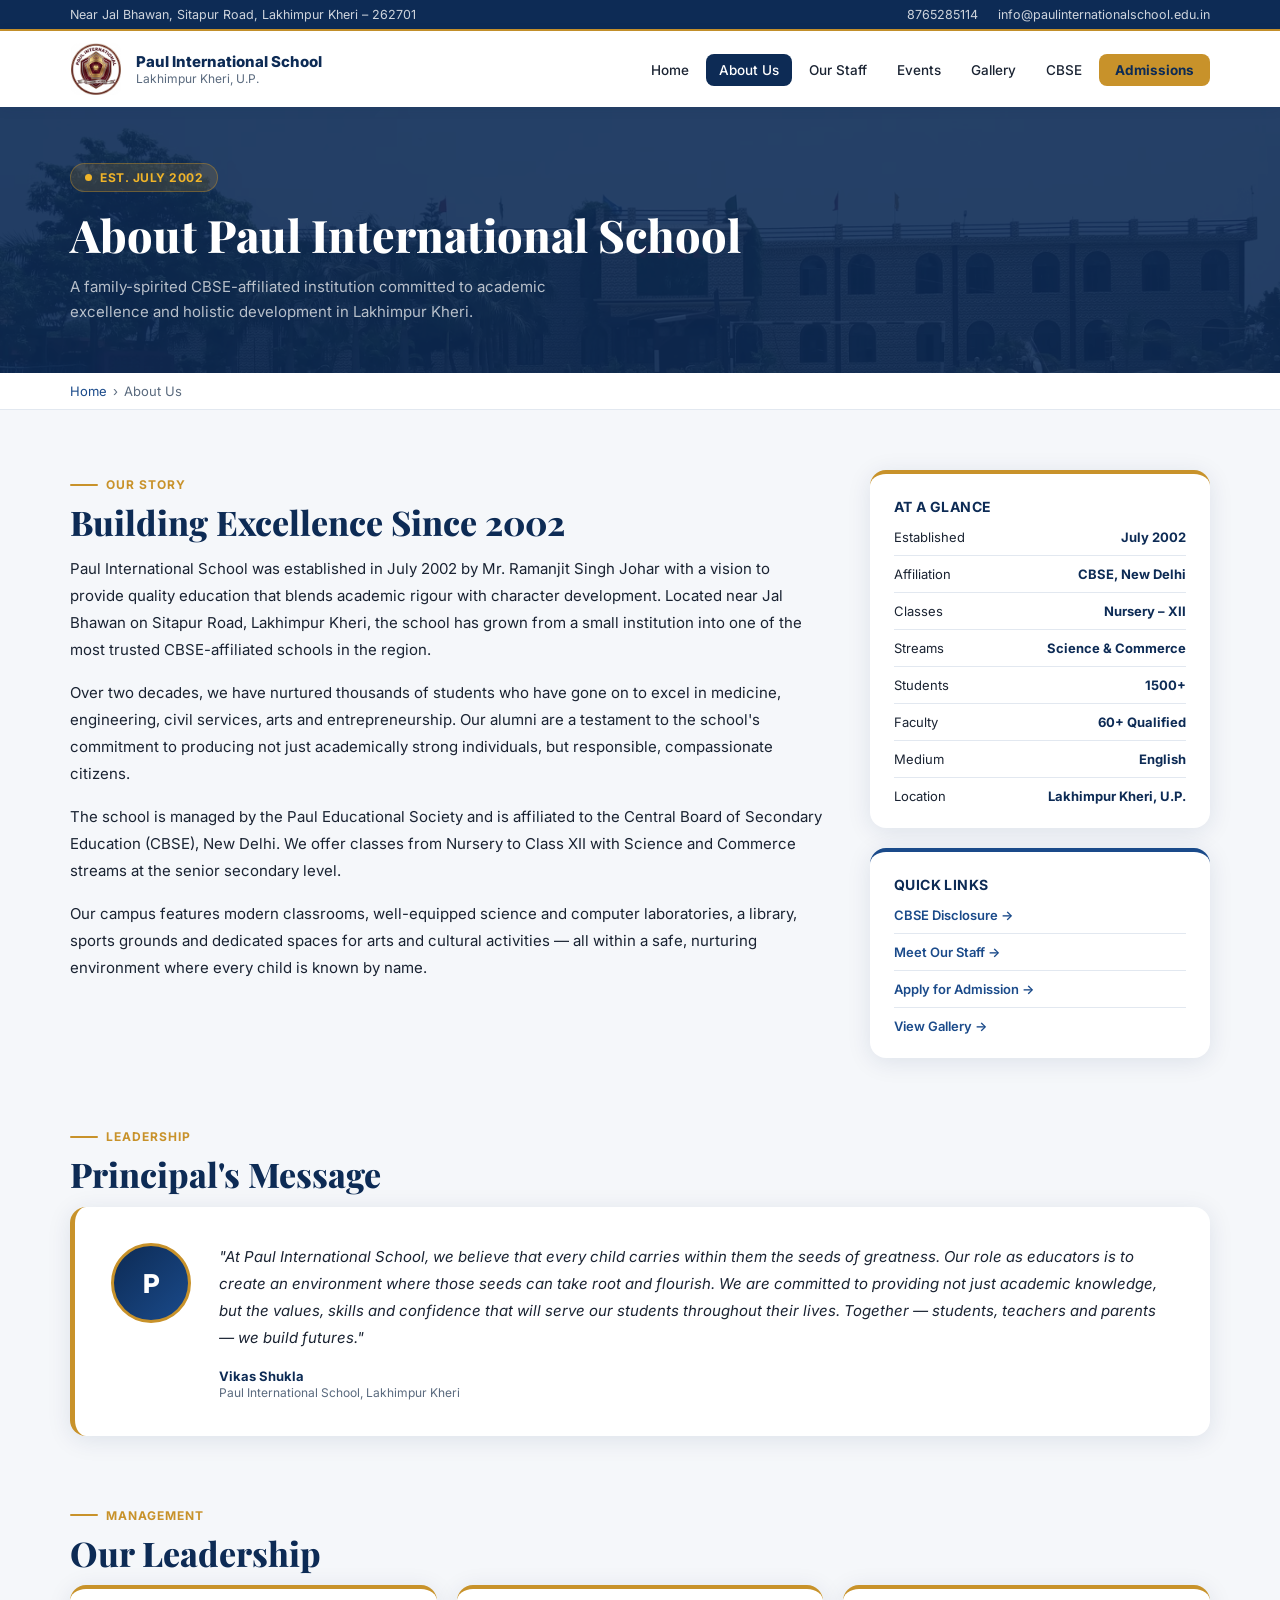
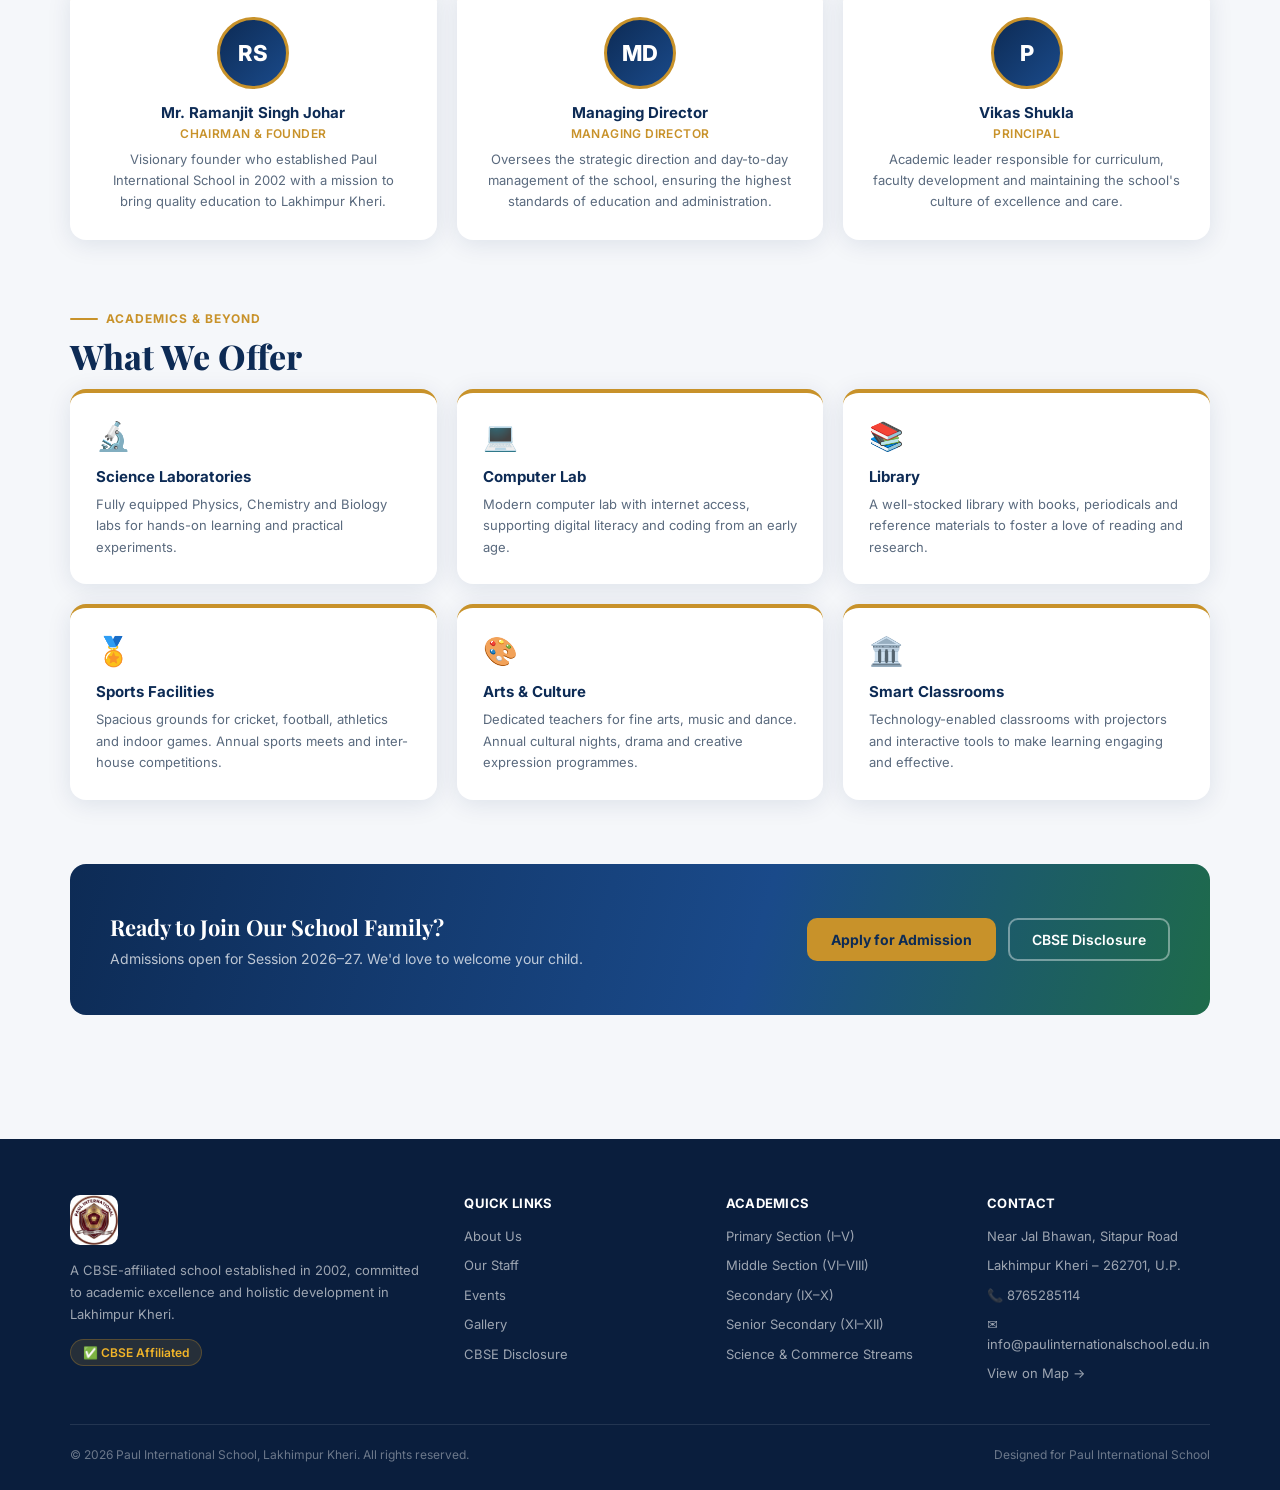
==== commit a8a8b333: "update" ====
--- a/about.html
+++ b/about.html
@@ -87,7 +87,7 @@
         <div class="principalAvatar">P</div>
         <div>
           <blockquote>"At Paul International School, we believe that every child carries within them the seeds of greatness. Our role as educators is to create an environment where those seeds can take root and flourish. We are committed to providing not just academic knowledge, but the values, skills and confidence that will serve our students throughout their lives. Together — students, teachers and parents — we build futures."</blockquote>
-          <cite>The Principal</cite>
+          <cite>Vikas Shukla</cite>
           <div class="desig">Paul International School, Lakhimpur Kheri</div>
         </div>
       </div>
@@ -112,7 +112,7 @@
         </div>
         <div class="leaderCard">
           <div class="leaderAvatar">P</div>
-          <h4>The Principal</h4>
+          <h4>Vikas Shukla</h4>
           <div class="role">Principal</div>
           <p>Academic leader responsible for curriculum, faculty development and maintaining the school's culture of excellence and care.</p>
         </div>
@@ -136,7 +136,7 @@
     <!-- CTA -->
     <section>
       <div class="ctaBanner">
-        <div><h3>Ready to Join Our School Family?</h3><p>Admissions open for Session 2025–26. We'd love to welcome your child.</p></div>
+        <div><h3>Ready to Join Our School Family?</h3><p>Admissions open for Session 2026–27. We'd love to welcome your child.</p></div>
         <div class="ctaBtns">
           <a class="btnPrimary" href="contact.html">Apply for Admission</a>
           <a class="btnOutline" href="cbse-disclosure.html">CBSE Disclosure</a>
--- a/style.css
+++ b/style.css
@@ -190,11 +190,12 @@
 .filterBtn:hover, .filterBtn.active { background: var(--navy); border-color: var(--navy); color: #fff; }
 
 /* ── AFFILIATION BADGE ── */
-.affBadge {
-  display: inline-flex; align-items: center; gap: 8px;
-  background: rgba(200,146,42,.15); border: 1px solid rgba(200,146,42,.30);
-  color: var(--gold2); font-size: 12px; font-weight: 600;
-  padding: 5px 12px; border-radius: 999px;
+.affBadge {  
+  display: inline-flex; align-items: center; gap: 8px;  
+  width: fit-content;  
+  background: rgba(200,146,42,.15); border: 1px solid rgba(200,146,42,.30);  
+  color: var(--gold2); font-size: 12px; font-weight: 600;  
+  padding: 5px 12px; border-radius: 999px;  
 }
 
 /* ── FOOTER ── */
@@ -218,9 +219,47 @@
 .hero { position: relative; overflow: hidden; min-height: 58vh; display: flex; align-items: center; background: var(--navy); }
 .heroBg { position: absolute; inset: 0; background-image: url('images/school_building.jpg'); background-size: cover; background-position: center; opacity: .58; }
 .heroOverlay { position: absolute; inset: 0; background: linear-gradient(285deg, rgba(13,43,85,.92) 5%, rgba(13,43,85,.55) 60%); }
-.heroContent { position: relative; z-index: 2; padding: 40px 0 60px; max-width: 640px; }
+
+/* Hero two-column layout with notice board */
+.heroInner {
+  display: flex !important;
+  align-items: center;
+  justify-content: center;
+  position: relative;
+  padding: 56px 0;
+  width: 100%;
+}
+.heroInner > .container {
+  width: min(1140px, calc(100% - 40px));
+  margin: 0 auto;
+  display: flex;
+  align-items: stretch;
+  gap: 0;
+  border-radius: 20px;
+  overflow: hidden;
+  box-shadow: 0 16px 56px rgba(0,0,0,0.35);
+  position: relative;
+  z-index: 2;
+}
+.heroTextWrap {
+  flex: 1 1 auto;
+  display: flex;
+  align-items: center;
+  background: rgba(13,43,85,0.72);
+  backdrop-filter: blur(2px);
+  padding: 0;
+}
+.heroContent {
+  position: relative; z-index: 2;
+  padding: 52px 48px;
+  display: flex;
+  flex-direction: column;
+  justify-content: center;
+  max-width: 640px;
+}
 .heroBadge {
   display: inline-flex; align-items: center; gap: 8px;
+  width: fit-content;
   background: rgba(200,146,42,.18); border: 1px solid rgba(200,146,42,.45);
   color: var(--gold2); font-size: 12px; font-weight: 700;
   padding: 6px 14px; border-radius: 999px; letter-spacing: .5px;
@@ -234,6 +273,66 @@
 
 /* ── INDEX: STATS BAR (floating) ── */
 .statsBarFloat { margin: -36px auto 0; position: relative; z-index: 10; }
+
+/* ── INDEX: NOTICE BOARD (hero panel) ── */
+.noticeBoard {
+  flex: 0 0 300px;
+  width: 300px;
+  background: rgba(255,255,255,0.97);
+  border-left: 4px solid var(--gold);
+  display: flex;
+  flex-direction: column;
+  z-index: 3;
+  min-height: 420px;
+  max-height: 520px;
+}
+.noticeBoardHeader {
+  background: var(--navy);
+  color: #fff;
+  padding: 13px 16px;
+  font-weight: 700;
+  font-size: 0.9rem;
+  letter-spacing: 0.4px;
+  display: flex;
+  justify-content: space-between;
+  align-items: center;
+  flex-shrink: 0;
+}
+.noticeViewAll { color: var(--gold2); font-size: 0.75rem; text-decoration: none; font-weight: 600; }
+.noticeViewAll:hover { text-decoration: underline; }
+.noticeBoardBody { flex: 1; overflow-y: visible; scroll-behavior: smooth; }
+.noticeBoardBody::-webkit-scrollbar { width: 4px; }
+.noticeBoardBody::-webkit-scrollbar-track { background: #f1f5f9; }
+.noticeBoardBody::-webkit-scrollbar-thumb { background: #cbd5e1; border-radius: 4px; }
+
+/* Pinned notice */
+.noticeItem.pinned {
+  background: linear-gradient(135deg, #fef9ec, #fef3c7);
+  border-left: 4px solid #f59e0b;
+  padding: 13px 14px;
+  border-bottom: 1px solid #fde68a;
+  animation: noticePulse 2.5s ease-in-out infinite;
+}
+@keyframes noticePulse {
+  0%,100% { background: linear-gradient(135deg,#fef9ec,#fef3c7); }
+  50%      { background: linear-gradient(135deg,#fef3c7,#fde68a); }
+}
+.pinnedBadge {
+  background: #f59e0b; color: #fff;
+  font-size: 0.62rem; padding: 2px 7px; border-radius: 20px;
+  font-weight: 700; letter-spacing: 0.5px; text-transform: uppercase;
+  display: inline-block; margin-bottom: 4px;
+}
+.noticeItem.pinned .noticeTitle { color: #92400e; font-size: 0.85rem; font-weight: 700; line-height: 1.4; }
+
+/* Regular notice items */
+.noticeItem { padding: 11px 14px; border-bottom: 1px solid #e2e8f0; transition: background 0.2s; }
+.noticeItem:hover { background: #f8fafc; }
+.noticeMeta { display: flex; align-items: center; gap: 6px; margin-bottom: 3px; }
+.noticeDate { display: none; }
+.noticeCatBadge { font-size: 0.62rem; padding: 1px 6px; border-radius: 20px; font-weight: 600; text-transform: capitalize; }
+.noticeTitle { font-size: 0.82rem; font-weight: 600; color: #1e293b; line-height: 1.4; }
+.noticeLoading { padding: 20px; color: #94a3b8; font-size: 0.85rem; text-align: center; }
 
 /* ── INDEX: WHY SECTION ── */
 .whyGrid { display: grid; grid-template-columns: 1fr 1fr; gap: 56px; align-items: center; }
@@ -336,18 +435,6 @@
 .eventCardBody p { font-size: 13px; color: var(--muted); line-height: 1.6; }
 .eventLink { display: inline-flex; align-items: center; gap: 5px; font-size: 13px; font-weight: 600; color: var(--blue); margin-top: 10px; }
 .eventLink:hover { color: var(--navy); text-decoration: underline; }
-
-/* ── INDEX: NOTICE BOARD ── */
-.noticeSection { background: #f0f4ff; }
-.noticeBoard { background: var(--white); border-radius: var(--radius); box-shadow: var(--shadow); overflow: hidden; margin-top: 40px; }
-.noticeBoardHeader { background: var(--navy); color: #fff; padding: 16px 24px; display: flex; align-items: center; gap: 10px; font-weight: 700; font-size: 15px; }
-.noticeItem { display: flex; gap: 16px; align-items: flex-start; padding: 16px 24px; border-bottom: 1px solid var(--line); transition: background .15s; }
-.noticeItem:last-child { border-bottom: none; }
-.noticeItem:hover { background: #f8faff; }
-.noticeDot { width: 10px; height: 10px; border-radius: 50%; background: var(--gold); flex-shrink: 0; margin-top: 5px; }
-.noticeItem .date { font-size: 11px; color: var(--muted); margin-bottom: 3px; }
-.noticeItem p { font-size: 14px; color: var(--text); line-height: 1.5; }
-.noticeNew { font-size: 10px; font-weight: 700; background: #fee2e2; color: #dc2626; padding: 2px 7px; border-radius: 999px; margin-left: 8px; vertical-align: middle; }
 
 /* ── ABOUT: LAYOUT ── */
 .aboutGrid { display: grid; grid-template-columns: 1fr 340px; gap: 48px; align-items: start; }
@@ -488,6 +575,16 @@
   .toppersGrid   { grid-template-columns: repeat(2,1fr); }
   .footerGrid    { grid-template-columns: 1fr 1fr; }
 }
+@media (max-width: 900px) {
+  .heroInner { padding: 32px 0; }
+  .heroInner > .container { flex-direction: column; border-radius: 16px; }
+  .heroTextWrap { width: 100%; }
+  .heroContent { padding: 40px 28px; }
+  .noticeBoard {
+    flex: none; width: 100%;
+    border-left: none; border-top: 4px solid var(--gold);
+  }
+}
 @media (max-width: 860px) {
   .topBar        { display: none; }
   .whyGrid       { grid-template-columns: 1fr; }
@@ -517,4 +614,4 @@
   .footerGrid    { grid-template-columns: 1fr; }
   .principalCard { flex-direction: column; }
   .docCard       { flex-direction: column; align-items: flex-start; }
-}+}
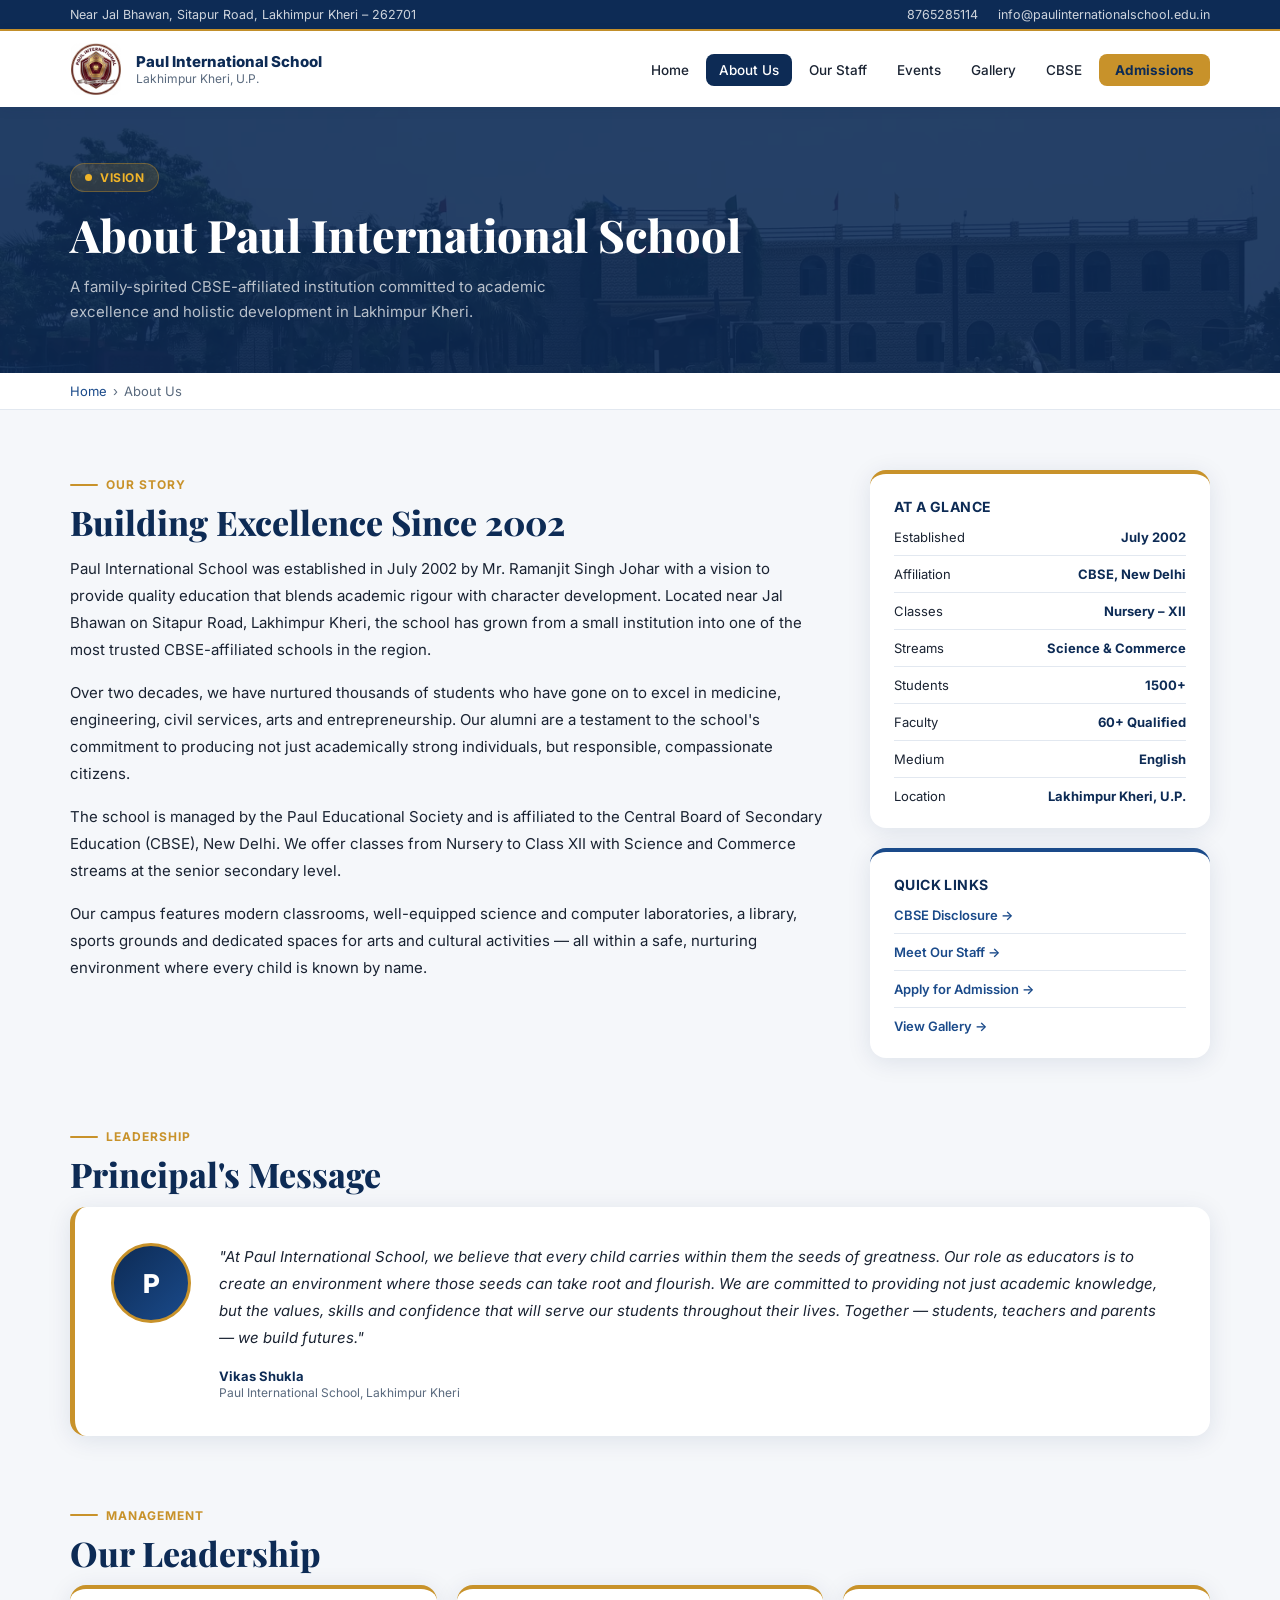
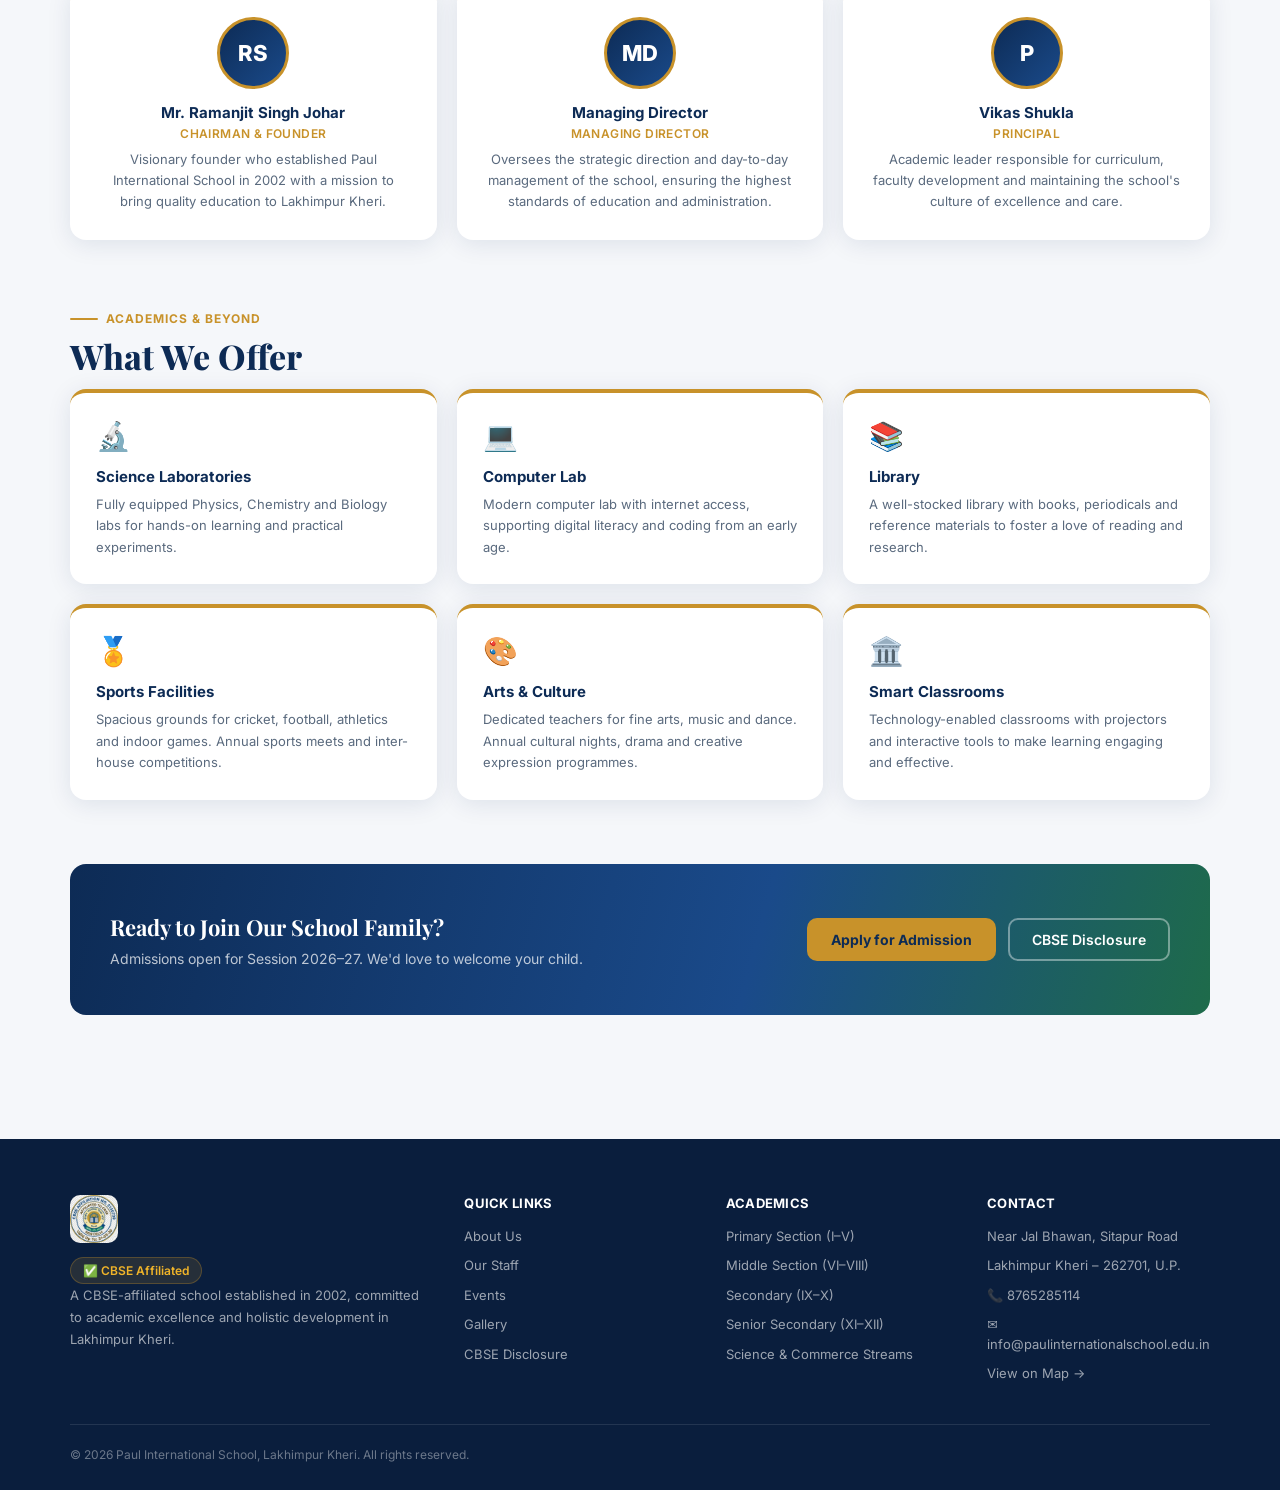
==== commit f8c2e8e1: "update" ====
--- a/about.html
+++ b/about.html
@@ -5,8 +5,6 @@
   <meta name="viewport" content="width=device-width,initial-scale=1" />
   <meta name="description" content="About Paul International School — Lakhimpur Kheri" />
   <title>About Us • Paul International School</title>
-  <link rel="preconnect" href="https://fonts.googleapis.com">
-  <link href="https://fonts.googleapis.com/css2?family=Inter:wght@400;500;600;700;800&family=Playfair+Display:wght@700;800&display=swap" rel="stylesheet">
   <link rel="preconnect" href="https://fonts.googleapis.com">
   <link href="https://fonts.googleapis.com/css2?family=Inter:wght@400;500;600;700;800&family=Playfair+Display:wght@700;800&display=swap" rel="stylesheet">
   <link rel="stylesheet" href="style.css">
@@ -32,7 +30,7 @@
   </div></div></header>
 
   <div class="pageHero"><div class="pageHeroBg"></div><div class="container"><div class="pageHeroContent">
-    <div class="kicker"><span></span> Est. July 2002</div>
+    <div class="kicker"><span></span> Vision</div>
     <h1>About Paul International School</h1>
     <p>A family-spirited CBSE-affiliated institution committed to academic excellence and holistic development in Lakhimpur Kheri.</p>
   </div></div></div>
@@ -148,13 +146,13 @@
 
   <footer><div class="container">
     <div class="footerGrid">
-      <div class="footerBrand"><img src="images/logo.png" alt="Paul International School" /><p>A CBSE-affiliated school established in 2002, committed to academic excellence and holistic development in Lakhimpur Kheri.</p><div class="affBadge" style="margin-top:14px;">✅ CBSE Affiliated</div></div>
+      <div class="footerBrand"><img src="images/cbse.png" alt="CBSE Affiliated"/><div class="affBadge" >✅ CBSE Affiliated</div><p>A CBSE-affiliated school established in 2002, committed to academic excellence and holistic development in Lakhimpur Kheri.</p></div>
       <div><h5>Quick Links</h5><ul><li><a href="about.html">About Us</a></li><li><a href="our-staff.html">Our Staff</a></li><li><a href="events.html">Events</a></li><li><a href="gallery.html">Gallery</a></li><li><a href="cbse-disclosure.html">CBSE Disclosure</a></li></ul></div>
       <div><h5>Academics</h5><ul><li>Primary Section (I–V)</li><li>Middle Section (VI–VIII)</li><li>Secondary (IX–X)</li><li>Senior Secondary (XI–XII)</li><li>Science & Commerce Streams</li></ul></div>
       <div><h5>Contact</h5><ul><li>Near Jal Bhawan, Sitapur Road</li><li>Lakhimpur Kheri – 262701, U.P.</li><li><a href="tel:8765285114">📞 8765285114</a></li><li><a href="mailto:info@paulinternationalschool.edu.in">✉ info@paulinternationalschool.edu.in</a></li><li><a href="contact.html">View on Map →</a></li></ul></div>
     </div>
     <hr class="footerDivider" />
-    <div class="footerBottom"><p>© 2026 Paul International School, Lakhimpur Kheri. All rights reserved.</p><p>Designed for Paul International School</p></div>
+    <div class="footerBottom"><p>© 2026 Paul International School, Lakhimpur Kheri. All rights reserved.</p></div>
   </div></footer>
 
 </body>
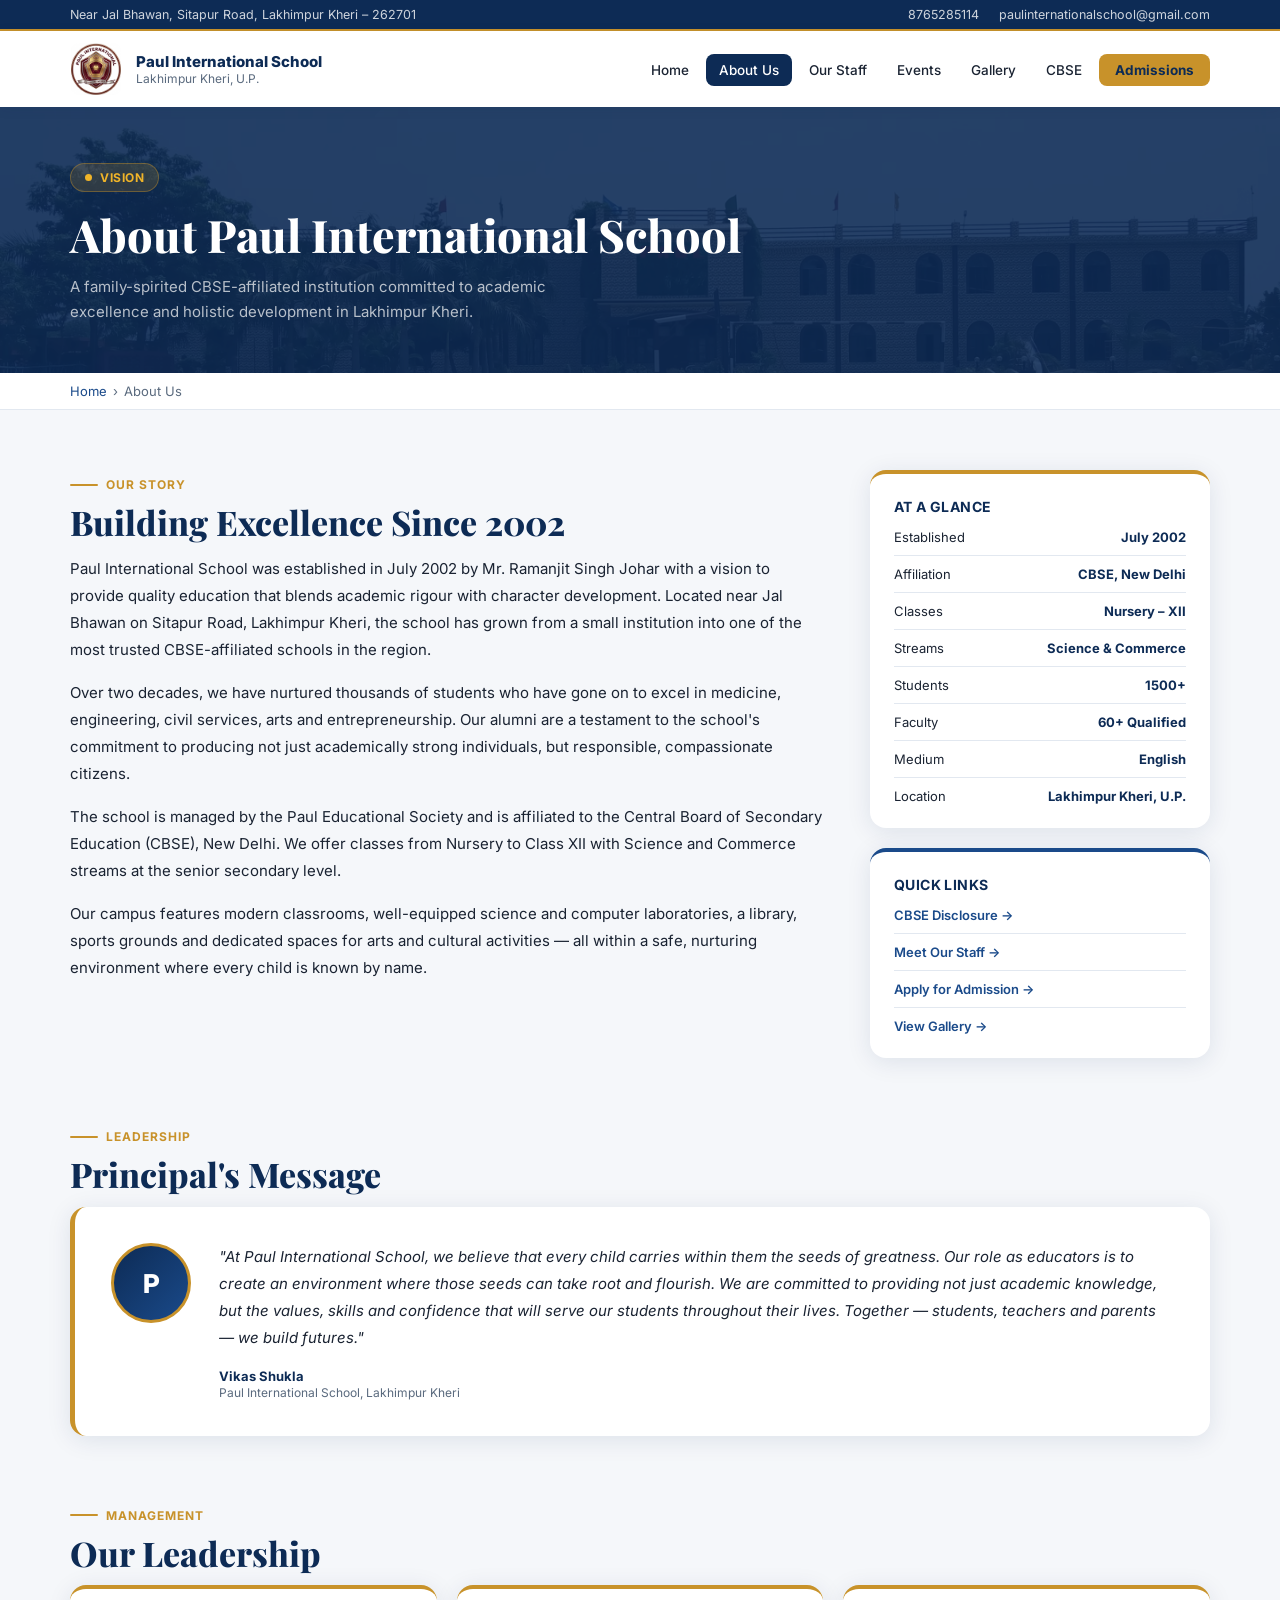
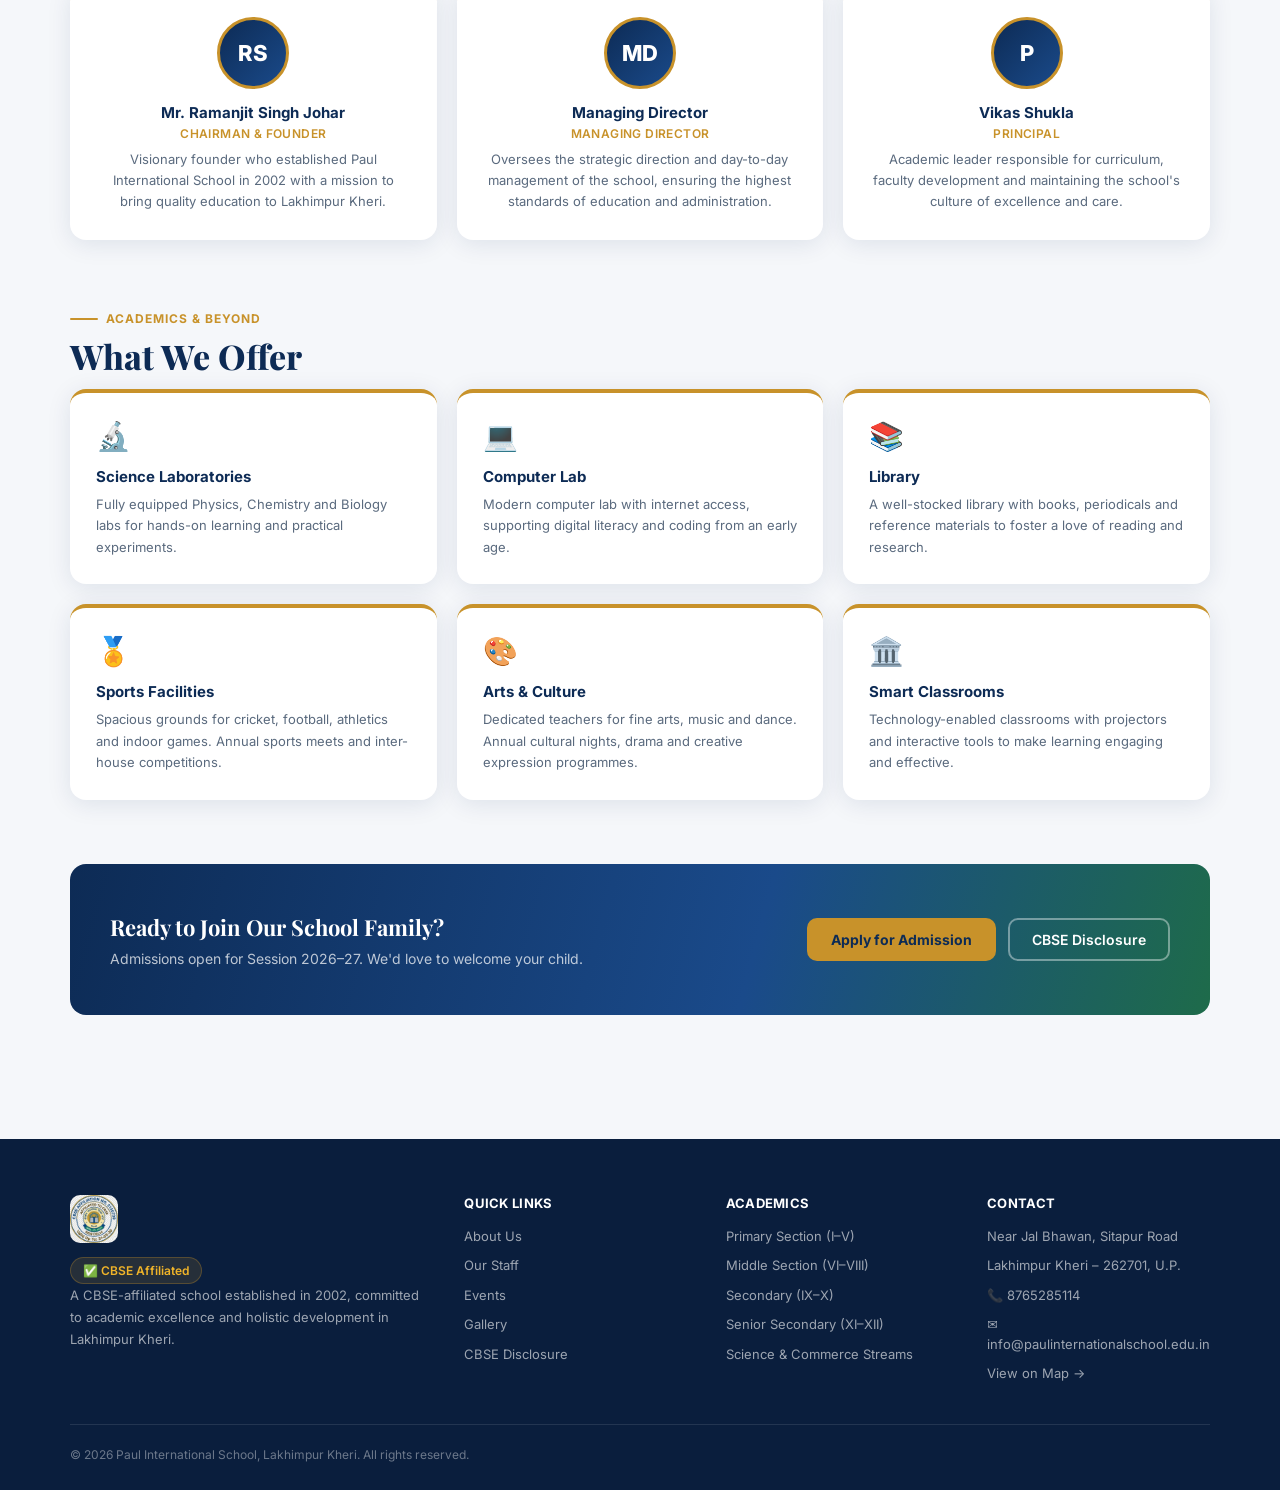
==== commit ec86c71b: "updated header segment" ====
--- a/about.html
+++ b/about.html
@@ -11,11 +11,13 @@
 </head>
 <body>
 
+ <!-- ══ TOP BAR ══ -->
   <div class="topBar"><div class="container"><div class="topBarInner">
     <div class="topBarLeft"><span>Near Jal Bhawan, Sitapur Road, Lakhimpur Kheri – 262701</span></div>
-    <div class="topBarRight"><a href="tel:8765285114">8765285114</a><a href="mailto:info@paulinternationalschool.edu.in">info@paulinternationalschool.edu.in</a></div>
+    <div class="topBarRight"><a href="tel:8765285114">8765285114</a><a href="mailto:paulinternationalschool@gmail.com">paulinternationalschool@gmail.com</a></div>
   </div></div></div>
-
+  
+ <!-- ══ HEADER ══ -->
   <header><div class="container"><div class="nav">
     <a class="brand" href="index.html"><img src="images/logo.png" alt="Paul International School" /><div class="title"><strong>Paul International School</strong><span>Lakhimpur Kheri, U.P.</span></div></a>
     <nav aria-label="Primary"><ul>
--- a/style.css
+++ b/style.css
@@ -101,9 +101,12 @@
 
 /* ── STATS BAR ── */
 .statsBar {
-  background: var(--white); border-radius: var(--radius);
+  background: var(--white); 
+  border-radius: var(--radius);
   box-shadow: var(--shadow-lg);
-  display: grid; grid-template-columns: repeat(4,1fr);
+  display: grid; 
+  grid-template-columns: repeat(4,1fr);
+  margin-bottom: 40px; /* Added margin here */
 }
 .statItem { padding: 24px 20px; text-align: center; border-right: 1px solid var(--line); }
 .statItem:last-child { border-right: none; }
@@ -139,7 +142,12 @@
   background: linear-gradient(105deg, var(--navy) 0%, var(--blue) 60%, #1e6b4a 100%);
   border-radius: var(--radius);
   padding: 48px 40px;
-  display: flex; align-items: center; justify-content: space-between; gap: 24px; flex-wrap: wrap;
+  display: flex; 
+  align-items: center; 
+  justify-content: space-between; 
+  gap: 24px; 
+  flex-wrap: wrap;
+  margin-top: 60px; /* Added margin here */
 }
 .ctaBanner h2, .ctaBanner h3 { font-family: 'Playfair Display', serif; color: #fff; margin-bottom: 8px; }
 .ctaBanner h2 { font-size: clamp(26px,3.5vw,42px); }
@@ -181,7 +189,7 @@
 .featureCard p  { font-size: 13px; color: var(--muted); line-height: 1.65; }
 
 /* ── FILTER BUTTONS ── */
-.filters { display: flex; gap: 10px; flex-wrap: wrap; margin-bottom: 36px; }
+.filterBar { display: flex; gap: 12px; flex-wrap: wrap; align-items: center; margin-bottom: 40px; /* Provides breathing room before the grid */}
 .filterBtn {
   padding: 8px 20px; border-radius: 999px; font-size: 13px; font-weight: 600;
   border: 1px solid var(--line); background: var(--white); color: var(--muted);
@@ -308,6 +316,8 @@
 /* Pinned notice */
 .noticeItem.pinned {
   background: linear-gradient(135deg, #fef9ec, #fef3c7);
+  position: relative; 
+  cursor: pointer;
   border-left: 4px solid #f59e0b;
   padding: 13px 14px;
   border-bottom: 1px solid #fde68a;
@@ -326,13 +336,68 @@
 .noticeItem.pinned .noticeTitle { color: #92400e; font-size: 0.85rem; font-weight: 700; line-height: 1.4; }
 
 /* Regular notice items */
-.noticeItem { padding: 11px 14px; border-bottom: 1px solid #e2e8f0; transition: background 0.2s; }
+.noticeItem { position: relative; cursor: pointer; padding: 11px 14px; border-bottom: 1px solid #e2e8f0; transition: background 0.2s; }
 .noticeItem:hover { background: #f8fafc; }
 .noticeMeta { display: flex; align-items: center; gap: 6px; margin-bottom: 3px; }
 .noticeDate { display: none; }
 .noticeCatBadge { font-size: 0.62rem; padding: 1px 6px; border-radius: 20px; font-weight: 600; text-transform: capitalize; }
 .noticeTitle { font-size: 0.82rem; font-weight: 600; color: #1e293b; line-height: 1.4; }
 .noticeLoading { padding: 20px; color: #94a3b8; font-size: 0.85rem; text-align: center; }
+
+/* The Description Box (Tooltip Style) */
+.noticeHoverDesc {
+  display: none; /* Hidden by default */
+  position: absolute;
+  left: 0;
+  top: 100%;
+  width: 100%;
+  background: #35393f;
+  color: #ffffff;
+  padding: 12px;
+  border-radius: 4px;
+  font-size: 13px;
+  line-height: 1.4;
+  z-index: 10;
+  box-shadow: 0 10px 15px -3px rgba(0, 0, 0, 0.1);
+  margin-top: 5px;
+}
+
+/* Show the description on hover */
+.noticeItem:hover .noticeHoverDesc {
+  display: block;
+}
+
+/* Add a small arrow for the tooltip */
+.noticeHoverDesc::before {
+  content: "";
+  position: absolute;
+  bottom: 100%;
+  left: 20px;
+  border-width: 6px;
+  border-style: solid;
+  border-color: transparent transparent #35393f transparent;
+}
+
+/* Ensure pinned notices follow the same logic */
+.noticeItem.pinned .noticeHoverDesc { background: var(--navy); /* Uses your school's navy color */}
+.noticeItem.pinned .noticeHoverDesc::before { border-color: transparent transparent var(--navy) transparent; }
+
+/* For the last two items, show the tooltip ABOVE the title */
+.noticeItem:nth-last-child(-n+1) .noticeHoverDesc {
+    top: auto;
+    bottom: 100%; /* Positions it above the notice item */
+    margin-top: 0;
+    margin-bottom: 5px;
+}
+
+/* Flip the arrow for the last two items */
+.noticeItem:nth-last-child(-n+1) .noticeHoverDesc::before {
+    bottom: auto;
+    top: 100%;
+    border-color: #35393f transparent transparent transparent; /* Points down */
+}
+
+
 
 /* ── INDEX: WHY SECTION ── */
 .whyGrid { display: grid; grid-template-columns: 1fr 1fr; gap: 56px; align-items: center; }
@@ -383,26 +448,86 @@
 .offerCard p  { font-size: 13px; color: rgba(255,255,255,.60); line-height: 1.65; }
 
 /* ── INDEX: TOPPERS ── */
-.toppersSection { background: linear-gradient(135deg, #f0f4ff, #fdf8ee); }
-.toppersGrid { display: grid; grid-template-columns: repeat(4,1fr); gap: 20px; margin-top: 48px; }
+/* --- Modified CSS Section --- */
+
+.toppersSection { 
+  background: linear-gradient(135deg, #f0f4ff, #fdf8ee); 
+  padding: 60px 0; /* Added padding for better section breathing room */
+}
+
+.toppersGrid { 
+  display: grid; 
+  grid-template-columns: repeat(4, 1fr); 
+  gap: 24px; /* Increased gap slightly */
+  margin-top: 48px; 
+}
+
 .topperCard {
-  background: var(--white); border-radius: var(--radius);
-  box-shadow: var(--shadow); padding: 28px 20px;
-  text-align: center; border-top: 4px solid var(--gold);
+  background: var(--white); 
+  border-radius: var(--radius);
+  box-shadow: var(--shadow); 
+  padding: 32px 24px; /* Increased padding to fill space */
+  text-align: center; 
+  border-top: 4px solid var(--gold);
   transition: transform .2s, box-shadow .2s;
-}
-.topperCard:hover { transform: translateY(-5px); box-shadow: var(--shadow-lg); }
+  display: flex; /* Ensures content stays centered and fills height */
+  flex-direction: column;
+  justify-content: center;
+}
+
+.topperCard:hover { 
+  transform: translateY(-5px); 
+  box-shadow: var(--shadow-lg); 
+}
+
 .topperAvatar {
-  width: 68px; height: 68px; border-radius: 50%;
+  /* INCREASED SIZE: From 68px to 100px to fill the "narrow" gap */
+  width: 100px; 
+  height: 100px; 
+  border-radius: 50%;
+  margin: 0 auto 18px; 
+  border: 3px solid var(--gold);
+  overflow: hidden; /* Vital for the <img> tag */
+  display: flex;
+  align-items: center;
+  justify-content: center;
   background: linear-gradient(135deg, var(--navy), var(--blue));
-  display: flex; align-items: center; justify-content: center;
-  font-size: 20px; font-weight: 800; color: #fff;
-  margin: 0 auto 14px; border: 3px solid var(--gold);
-}
-.topperCard h4 { font-size: 15px; font-weight: 700; color: var(--navy); margin-bottom: 4px; }
-.topperCard .cls { font-size: 12px; color: var(--muted); margin-bottom: 10px; }
-.topperCard .score { font-size: 26px; font-weight: 800; color: var(--gold); font-family: 'Playfair Display', serif; }
-.topperCard .scoreLabel { font-size: 11px; color: var(--muted); }
+}
+
+/* Added specific img rule for the avatar */
+.topperAvatar img {
+  width: 100%;
+  height: 100%;
+  object-fit: cover; /* Ensures student photos aren't stretched */
+}
+
+.topperCard h4 { 
+  font-size: 18px; /* Increased from 15px */
+  font-weight: 700; 
+  color: var(--navy); 
+  margin-bottom: 6px; 
+}
+
+.topperCard .cls { 
+  font-size: 13px; /* Slightly larger for readability */
+  color: var(--muted); 
+  margin-bottom: 12px; 
+}
+
+.topperCard .score { 
+  font-size: 32px; /* Increased from 26px for impact */
+  font-weight: 800; 
+  color: var(--gold); 
+  font-family: 'Playfair Display', serif; 
+}
+
+.topperCard .scoreLabel { 
+  font-size: 11px; 
+  color: var(--muted); 
+  text-transform: uppercase; 
+  letter-spacing: 0.5px;
+}
+
 
 /* ── INDEX / EVENTS: EVENT CARDS ── */
 .eventsGrid { display: grid; grid-template-columns: repeat(3,1fr); gap: 20px; margin-top: 48px; }
@@ -568,6 +693,94 @@
 .stepCard h4 { font-size: 14px; font-weight: 700; color: var(--navy); margin-bottom: 6px; }
 .stepCard p  { font-size: 13px; color: var(--muted); line-height: 1.6; }
 
+
+
+
+/* ── TOPPERS PAGE SPECIFIC ── */
+.groupTitle {
+  font-size: 1.6rem;
+  color: var(--navy);
+  margin-bottom: 30px;
+  padding-left: 10px;
+  border-left: 5px solid var(--gold);
+}
+
+.toppersGrid {
+  display: grid;
+  grid-template-columns: repeat(auto-fit, minmax(260px, 1fr));
+  gap: 30px;
+}
+
+.topperCard {
+  background: var(--white);
+  padding: 35px 20px;
+  border-radius: var(--radius);
+  box-shadow: var(--shadow);
+  text-align: center;
+  border-top: 4px solid var(--gold);
+  transition: transform 0.3s ease;
+}
+
+.topperCard:hover {
+  transform: translateY(-8px);
+}
+
+.topperAvatar {
+  width: 110px;
+  height: 110px;
+  border-radius: 50%;
+  margin: 0 auto 15px;
+  overflow: hidden;
+  border: 3px solid #f1f5f9;
+  box-shadow: 0 4px 6px -1px rgba(0, 0, 0, 0.1);
+}
+
+.topperAvatar img {
+  width: 100%;
+  height: 100%;
+  object-fit: cover;
+}
+
+.topperName {
+  font-size: 1.25rem;
+  color: var(--navy);
+  margin-bottom: 5px;
+}
+
+.topperMarks {
+  font-size: 1.5rem;
+  font-weight: 800;
+  color: var(--gold);
+  margin-bottom: 8px;
+}
+
+.topperDetail {
+  font-size: 0.85rem;
+  font-weight: 600;
+  color: #64748b;
+  text-transform: uppercase;
+  letter-spacing: 0.5px;
+}
+
+.topperSubject {
+  margin-top: 12px;
+  font-size: 0.9rem;
+  color: #475569;
+  background: #f8fafc;
+  padding: 5px 10px;
+  border-radius: 20px;
+  display: inline-block;
+}
+
+
+
+
+
+
+
+
+
+
 /* ============================================================
    RESPONSIVE
    ============================================================ */
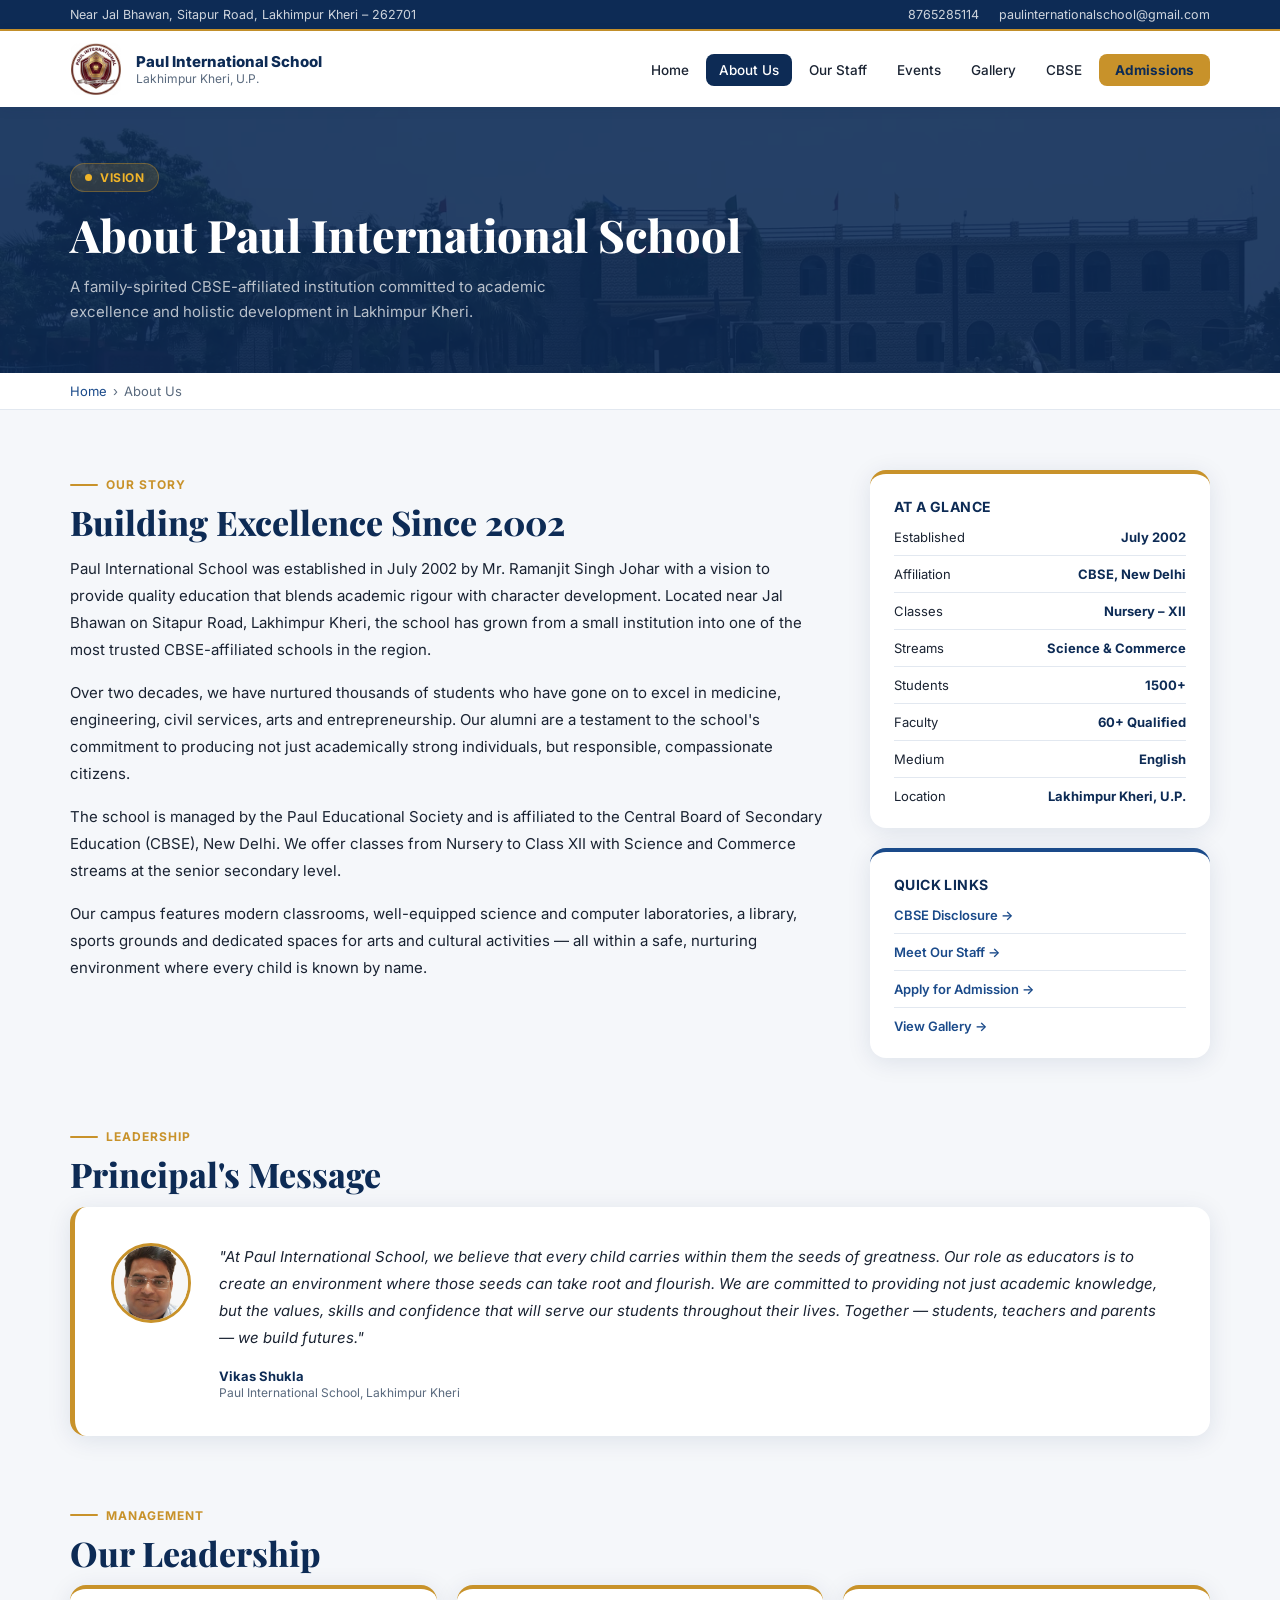
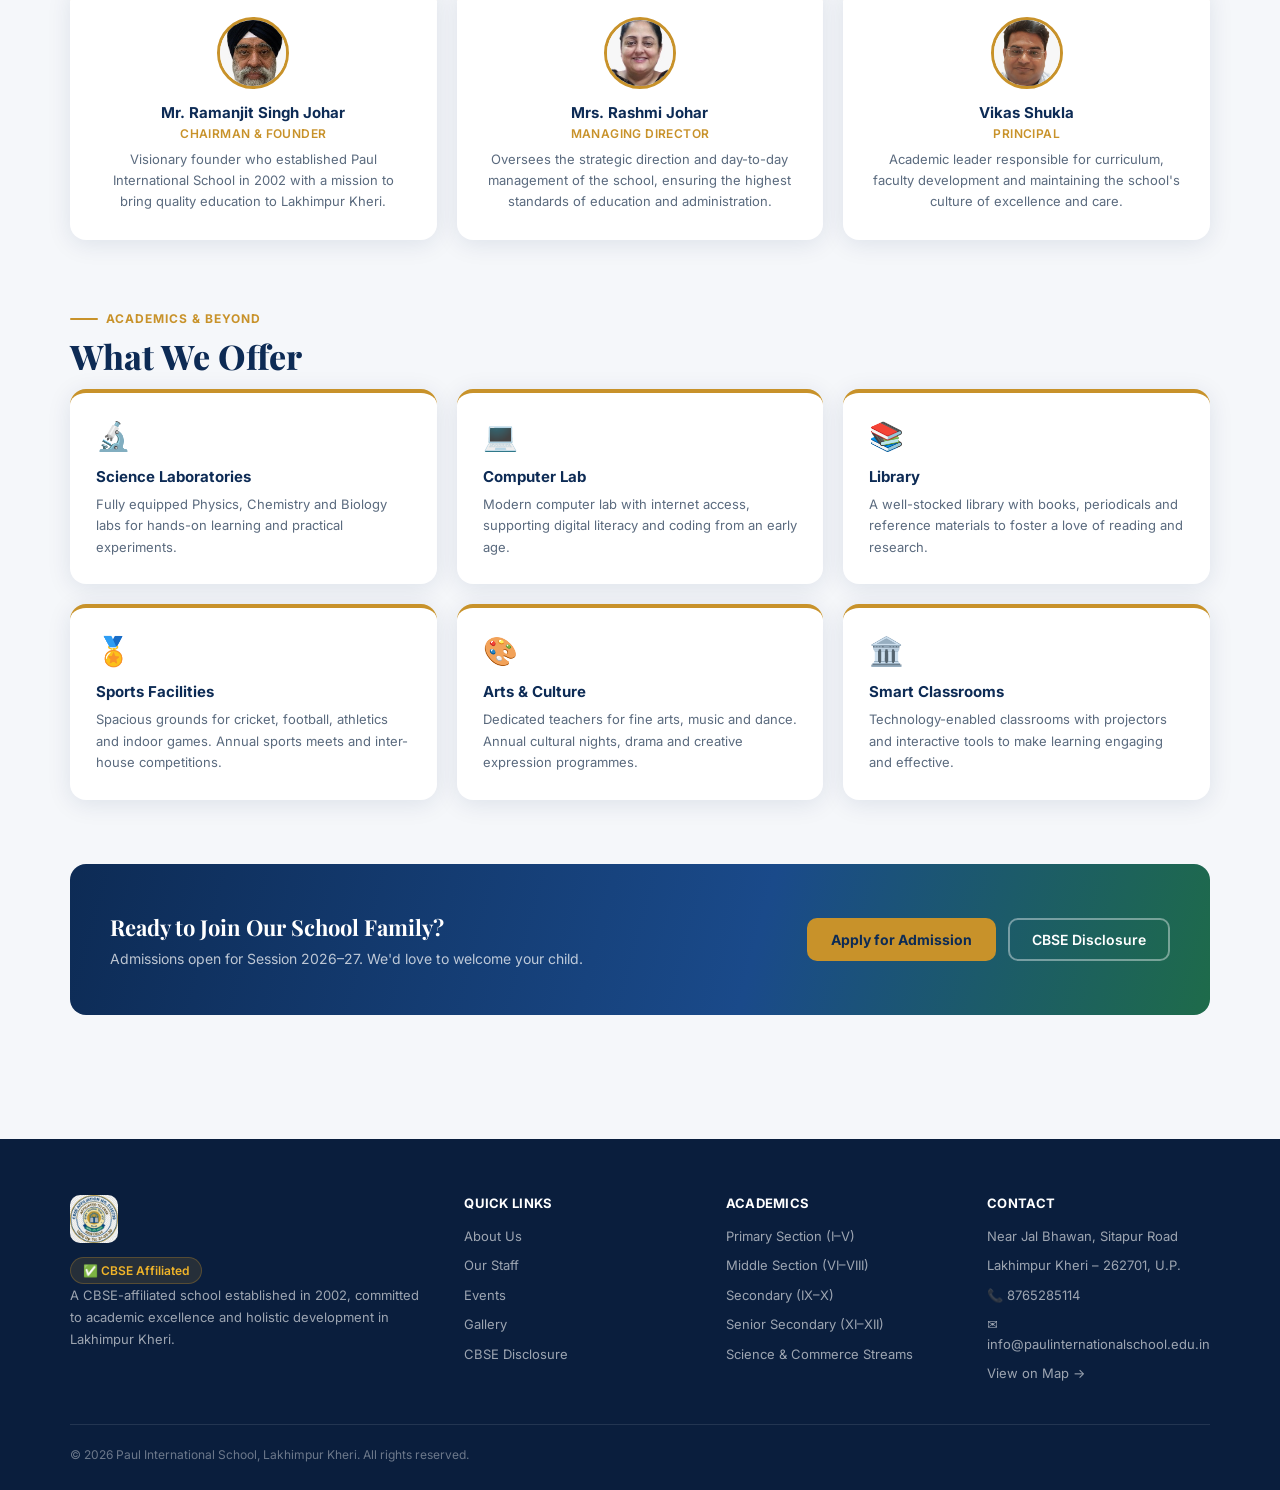
==== commit 6986ff1f: "updated aboutus page with images" ====
--- a/about.html
+++ b/about.html
@@ -84,7 +84,7 @@
       <div class="sectionLabel">Leadership</div>
       <h2 class="sectionTitle">Principal's Message</h2>
       <div class="principalCard">
-        <div class="principalAvatar">P</div>
+        <img src="images/principal.jpg" alt="Vikas Shukla - Principal" class="principalAvatar" style="object-fit: cover;" />
         <div>
           <blockquote>"At Paul International School, we believe that every child carries within them the seeds of greatness. Our role as educators is to create an environment where those seeds can take root and flourish. We are committed to providing not just academic knowledge, but the values, skills and confidence that will serve our students throughout their lives. Together — students, teachers and parents — we build futures."</blockquote>
           <cite>Vikas Shukla</cite>
@@ -99,19 +99,19 @@
       <h2 class="sectionTitle">Our Leadership</h2>
       <div class="leaderGrid">
         <div class="leaderCard">
-          <div class="leaderAvatar">RS</div>
+          <img src="images/chairman.jpg" alt="Mr. Ramanjit Singh Johar" class="leaderAvatar" style="object-fit: cover;" />
           <h4>Mr. Ramanjit Singh Johar</h4>
           <div class="role">Chairman & Founder</div>
           <p>Visionary founder who established Paul International School in 2002 with a mission to bring quality education to Lakhimpur Kheri.</p>
         </div>
         <div class="leaderCard">
-          <div class="leaderAvatar">MD</div>
-          <h4>Managing Director</h4>
+          <img src="images/director.jpg" alt="Mrs. Rashmi Johar" class="leaderAvatar" style="object-fit: cover;" />
+          <h4>Mrs. Rashmi Johar</h4>
           <div class="role">Managing Director</div>
           <p>Oversees the strategic direction and day-to-day management of the school, ensuring the highest standards of education and administration.</p>
         </div>
         <div class="leaderCard">
-          <div class="leaderAvatar">P</div>
+          <img src="images/principal.jpg" alt="Vikas Shukla - Principal" class="leaderAvatar" style="object-fit: cover;" />
           <h4>Vikas Shukla</h4>
           <div class="role">Principal</div>
           <p>Academic leader responsible for curriculum, faculty development and maintaining the school's culture of excellence and care.</p>
